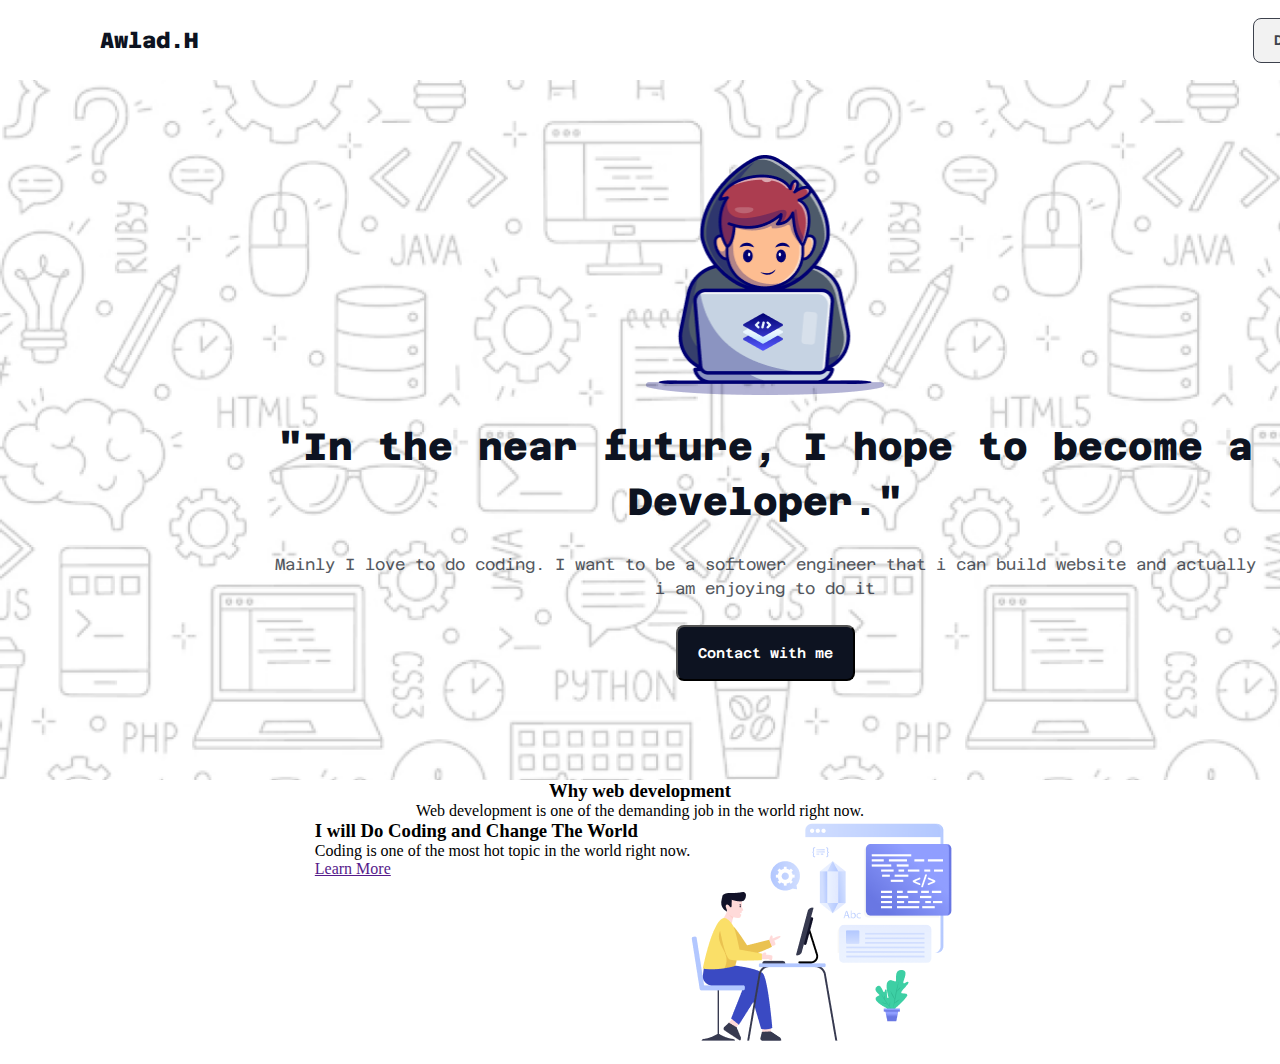
==== index.html @ e5b72489 "import hero and header section" ====
<!DOCTYPE html>
<html lang="en">
<head>
    <meta charset="UTF-8">
    <meta name="viewport" content="width=device-width, initial-scale=1.0">
    <title>first assignment task</title>
    <link rel="stylesheet" href="style.css">
</head>
<body>
    <header class="header-section">
        <nav class="nav-section">
            <h3>Awlad.H</h3>
            <button>Download Resume</button>
        </nav>
    </header>

    <main>
        <section class="hero-section">
            <div class="hero-div">
                <img src="assets/Group.png" alt="">
                <h2>"In the near future, I hope to become a Developer."</h2>
                <p>Mainly I love to do coding. I want to be a softower engineer that i can build website and actually i am enjoying to do it</p>
                <button>Contact with me</button>
            </div>
        </section>

        <section class="whywebdev-section">
            <div class="whywebdev-div">
                <h3>Why web development</h3>
                <p>Web development is one of the demanding job in the world right now.</p>
                <div class="whywebfirst-section">
                    <div>
                        <h3>I will Do Coding and Change The World</h3>
                        <p>Coding is one of the most hot topic in the world right now.</p>
                        <a href="">Learn More</a>
                    </div>
                    <div>
                        <img src="assets/Layer_1.png" alt="">
                    </div>
                </div>
                <div class="whywebsecond-section"></div>
                <div class="whywebthird-section"></div>
            </div>
        </section>
    </main>

    <footer></footer>
</body>
</html>
---- style.css ----
@import url('https://fonts.googleapis.com/css2?family=Azeret+Mono:ital,wght@0,100..900;1,100..900&display=swap');

*{
    margin: 0;
    padding: 0;
    box-sizing: border-box;
}

/* nav-section */
.nav-section{
    width: 1530px;
    height: 80px;
    display: flex;
    align-items: center;
    justify-content: space-between;
    padding: 0px 100px 0px 100px;
}
.nav-section h3{
    color: rgb(13, 19, 33);
    font-family: Azeret Mono;
    font-size: 22px;
    font-weight: 800;
    line-height: 25px;
    letter-spacing: 0%;
    text-align: left;
}
.nav-section button{
    box-sizing: border-box;
    border: 1px solid rgb(13, 19, 33);
    border-radius: 8px;
    opacity: 0.8;
    color: rgb(13, 19, 33);
    font-family: Azeret Mono;
    font-size: 14px;
    font-weight: 600;
    line-height: 15px;
    letter-spacing: 0%;
    text-align: center;
    padding: 14px 20px 14px 20px;
}

/* hero-section */
.hero-section{
    width: 1530px;
    height: 700px;
    background-image: url(assets/Hero-bg.png);
    background-size: cover;
    display: flex;
    align-items: center;
    justify-content: center;
}
.hero-div{
    width: 1000px;
    height: 590px;
    display: flex;
    flex-direction: column;
    align-items: center;
    justify-content: center;
}
.hero-div img{
    width: 240px;
    height: 240px;
}
.hero-div h2{
    color: rgb(13, 19, 33);
    font-family: Azeret Mono;
    font-size: 38px;
    font-weight: 800;
    line-height: 55px;
    letter-spacing: 0%;
    text-align: center;
    margin: 24px 0px;
}
.hero-div p{
    color: rgb(13, 19, 33);
    font-family: Azeret Mono;
    font-size: 16px;
    font-weight: 400;
    line-height: 24px;
    letter-spacing: 0%;
    text-align: center;
    opacity: 0.7;
}
.hero-div button{
    border-radius: 8px;
    background: rgb(13, 19, 33);
    color: rgb(255, 255, 255);
    font-family: Azeret Mono;
    font-size: 14px;
    font-weight: 600;
    line-height: 18x;
    letter-spacing: 0%;
    text-align: center;
    padding: 18px 20px 18px 20px;
    margin: 24px 0px;
}
/* why web section  */
.whywebdev-section{
    width: 100%;
    height: auto;
    display: flex;
    align-items: center;
    justify-content: center;
}
.whywebdev-div{
    width: 1140px;
    display: flex;
    flex-direction: column;
    justify-content: center;
    align-items: center;
}
.whywebfirst-section{
    display: flex;
}
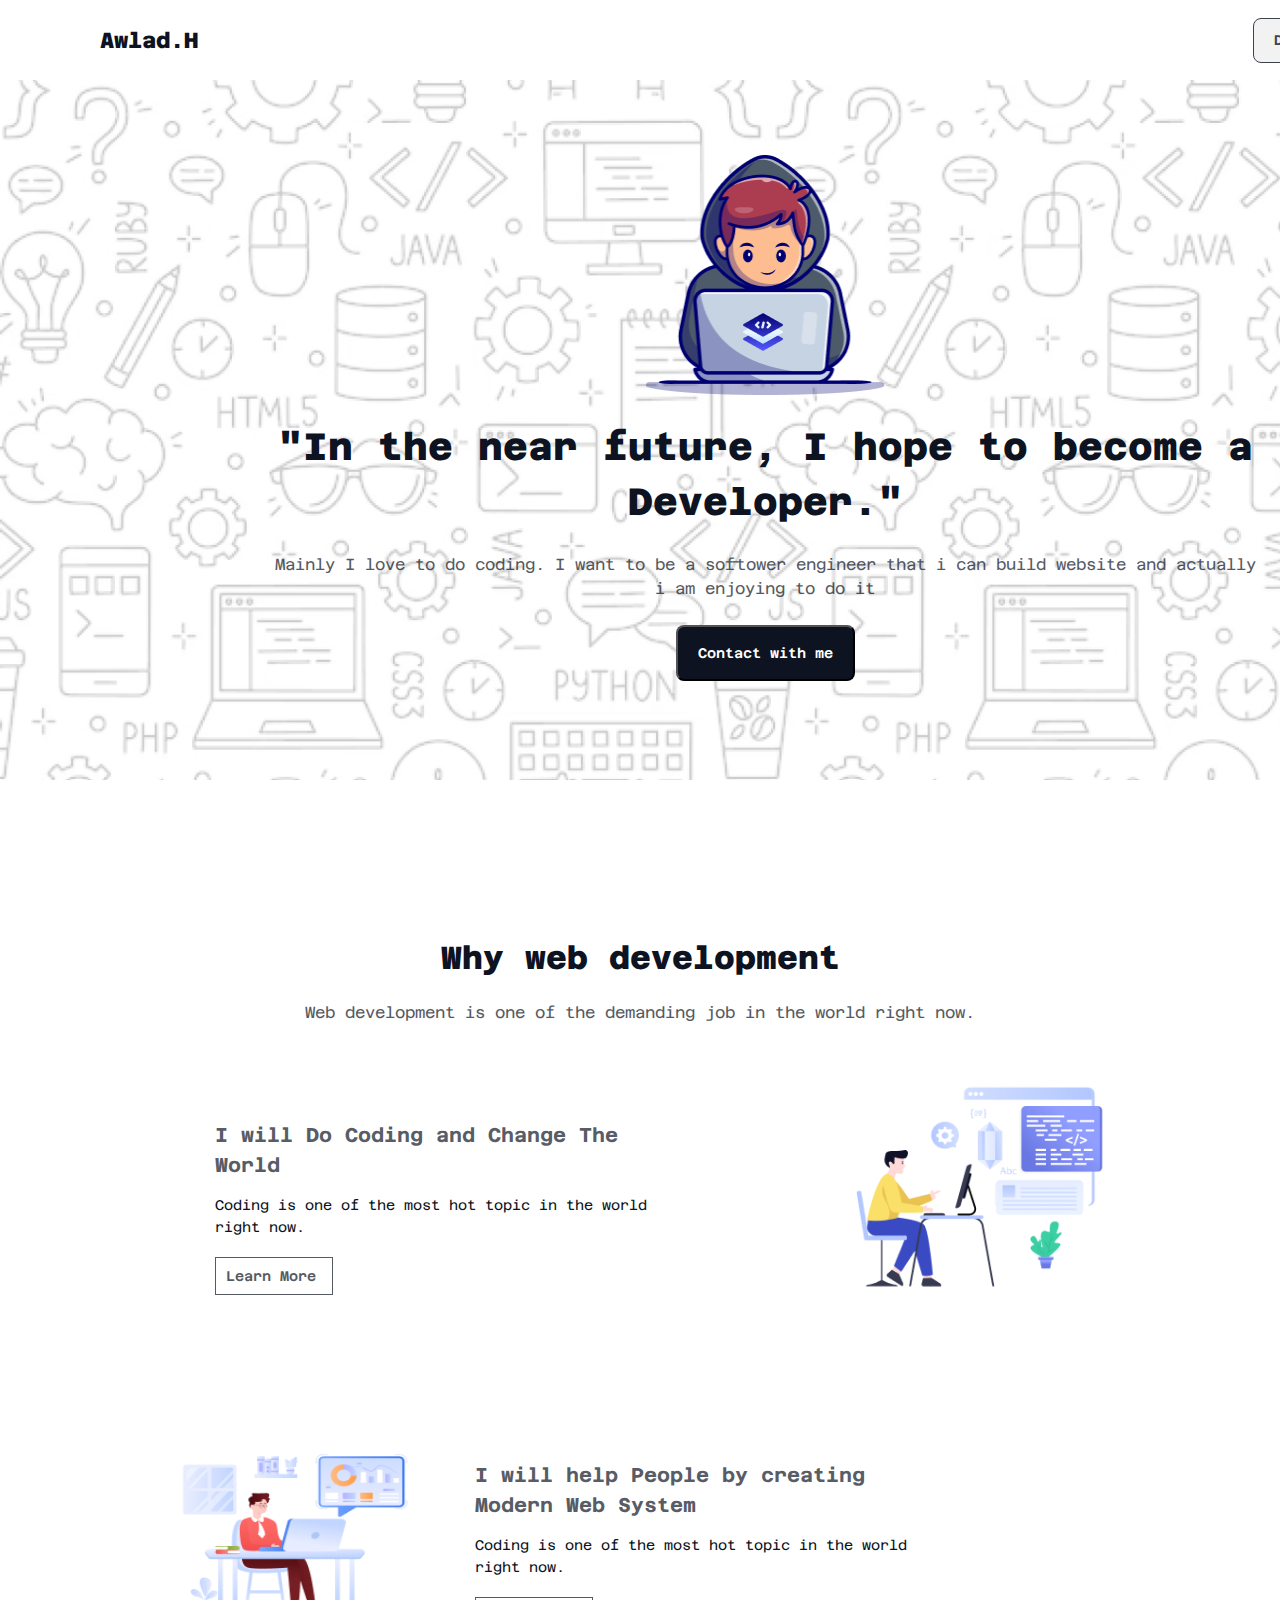
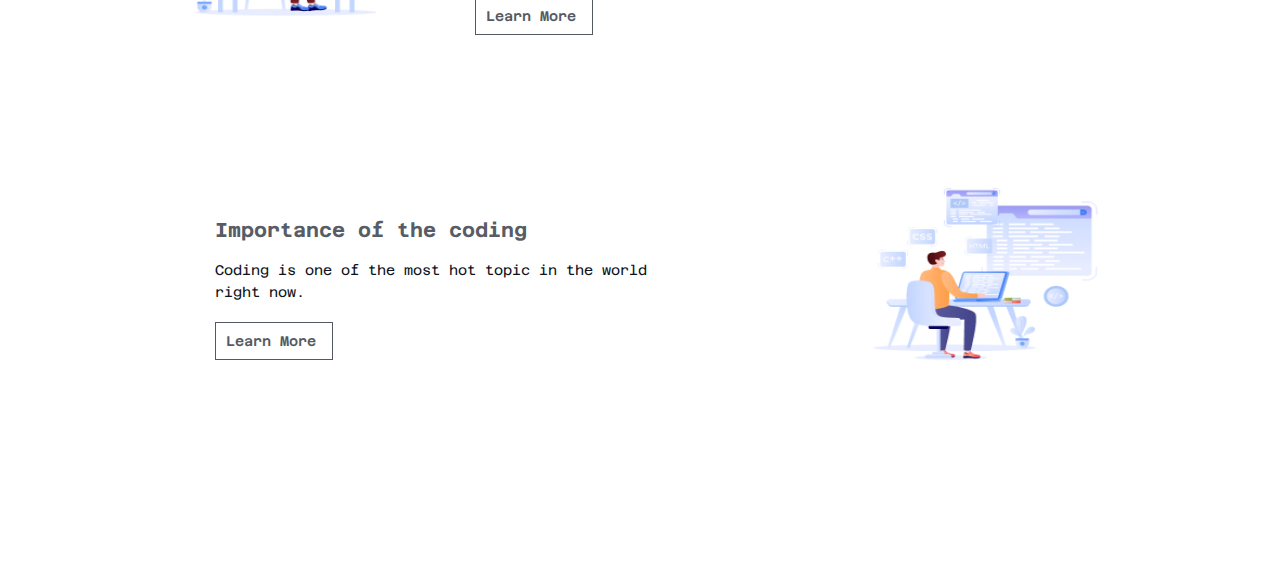
==== commit 10e4e025: "add why web section" ====
--- a/index.html
+++ b/index.html
@@ -26,10 +26,10 @@
 
         <section class="whywebdev-section">
             <div class="whywebdev-div">
-                <h3>Why web development</h3>
-                <p>Web development is one of the demanding job in the world right now.</p>
-                <div class="whywebfirst-section">
-                    <div>
+                <h3 class="whywebdev-title">Why web development</h3>
+                <p class="whywebdev-ptag">Web development is one of the demanding job in the world right now.</p>
+                <div class="whywebfirst-section whywebcommon-section">
+                    <div class="whywebcommon-div">
                         <h3>I will Do Coding and Change The World</h3>
                         <p>Coding is one of the most hot topic in the world right now.</p>
                         <a href="">Learn More</a>
@@ -38,8 +38,26 @@
                         <img src="assets/Layer_1.png" alt="">
                     </div>
                 </div>
-                <div class="whywebsecond-section"></div>
-                <div class="whywebthird-section"></div>
+                <div class="whywebsecond-section whywebcommon-section">
+                    <div>
+                        <img src="assets/Group 3.png" alt="">
+                    </div>
+                    <div class="whywebcommon-div">
+                        <h3>I will help People by creating Modern Web System</h3>
+                        <p>Coding is one of the most hot topic in the world right now.</p>
+                        <a href="">Learn More</a>
+                    </div>
+                </div>
+                <div class="whywebthird-section whywebcommon-section">
+                    <div class="whywebcommon-div">
+                        <h3>Importance of the coding</h3>
+                        <p>Coding is one of the most hot topic in the world right now.</p>
+                        <a href="">Learn More</a>
+                    </div>
+                    <div>
+                        <img src="assets/Group 4.png" alt="">
+                    </div>
+                </div>
             </div>
         </section>
     </main>
--- a/style.css
+++ b/style.css
@@ -104,11 +104,92 @@
 }
 .whywebdev-div{
     width: 1140px;
+    height: 1400px;
     display: flex;
     flex-direction: column;
     justify-content: center;
     align-items: center;
 }
+.whywebdev-div .whywebdev-title{
+    color: rgb(13, 19, 33);
+    font-family: Azeret Mono;
+    font-size: 32px;
+    font-weight: 800;
+    line-height: 37px;
+    letter-spacing: 0%;
+    text-align: center;
+    margin: 24px 0px;
+}
+.whywebdev-div .whywebdev-ptag{
+    color: rgb(13, 19, 33);
+    font-family: Azeret Mono;
+    font-size: 16px;
+    font-weight: 400;
+    line-height: 26px;
+    letter-spacing: 0%;
+    text-align: center;
+    opacity: 0.7;
+}
 .whywebfirst-section{
     display: flex;
+    width: 950px;
+    height: 340px;
+    justify-content: space-between;
+    align-items: center;
+}
+.whywebsecond-section{
+    display: flex;
+    width: 950px;
+    height: 340px;
+    justify-content: flex-start;
+    align-items: center;
+}
+.whywebthird-section{
+    display: flex;
+    width: 950px;
+    height: 340px;
+    justify-content: space-between;
+    align-items: center;
+}
+.whywebcommon-div{
+    width: 470px;
+    margin: 0px 50px;
+}
+.whywebcommon-section h3{
+    color: rgba(13, 19, 33, 0.7);
+    font-family: Azeret Mono;
+    font-size: 20px;
+    font-weight: 700;
+    line-height: 30px;
+    letter-spacing: 0%;
+    text-align: left;
+    margin: 14px 0px;
+}
+.whywebcommon-section p{
+    color: rgb(13, 19, 33);
+    font-family: Azeret Mono;
+    font-size: 14px;
+    font-weight: 400;
+    line-height: 22px;
+    letter-spacing: 0%;
+    text-align: left;
+    margin-bottom: 28px;
+}
+.whywebcommon-section a{
+    box-sizing: border-box;
+    border: 1px solid rgb(13, 19, 33);
+    opacity: 0.7;
+    text-decoration: none;
+    color: rgb(13, 19, 33);
+    font-family: Azeret Mono;
+    font-size: 14px;
+    font-weight: 600;
+    line-height: 20px;
+    letter-spacing: 0%;
+    text-align: center;
+    padding: 10px 16px 10px 10px;
+}
+.whywebcommon-section img{
+    width: 260px;
+    height: 220px;
 }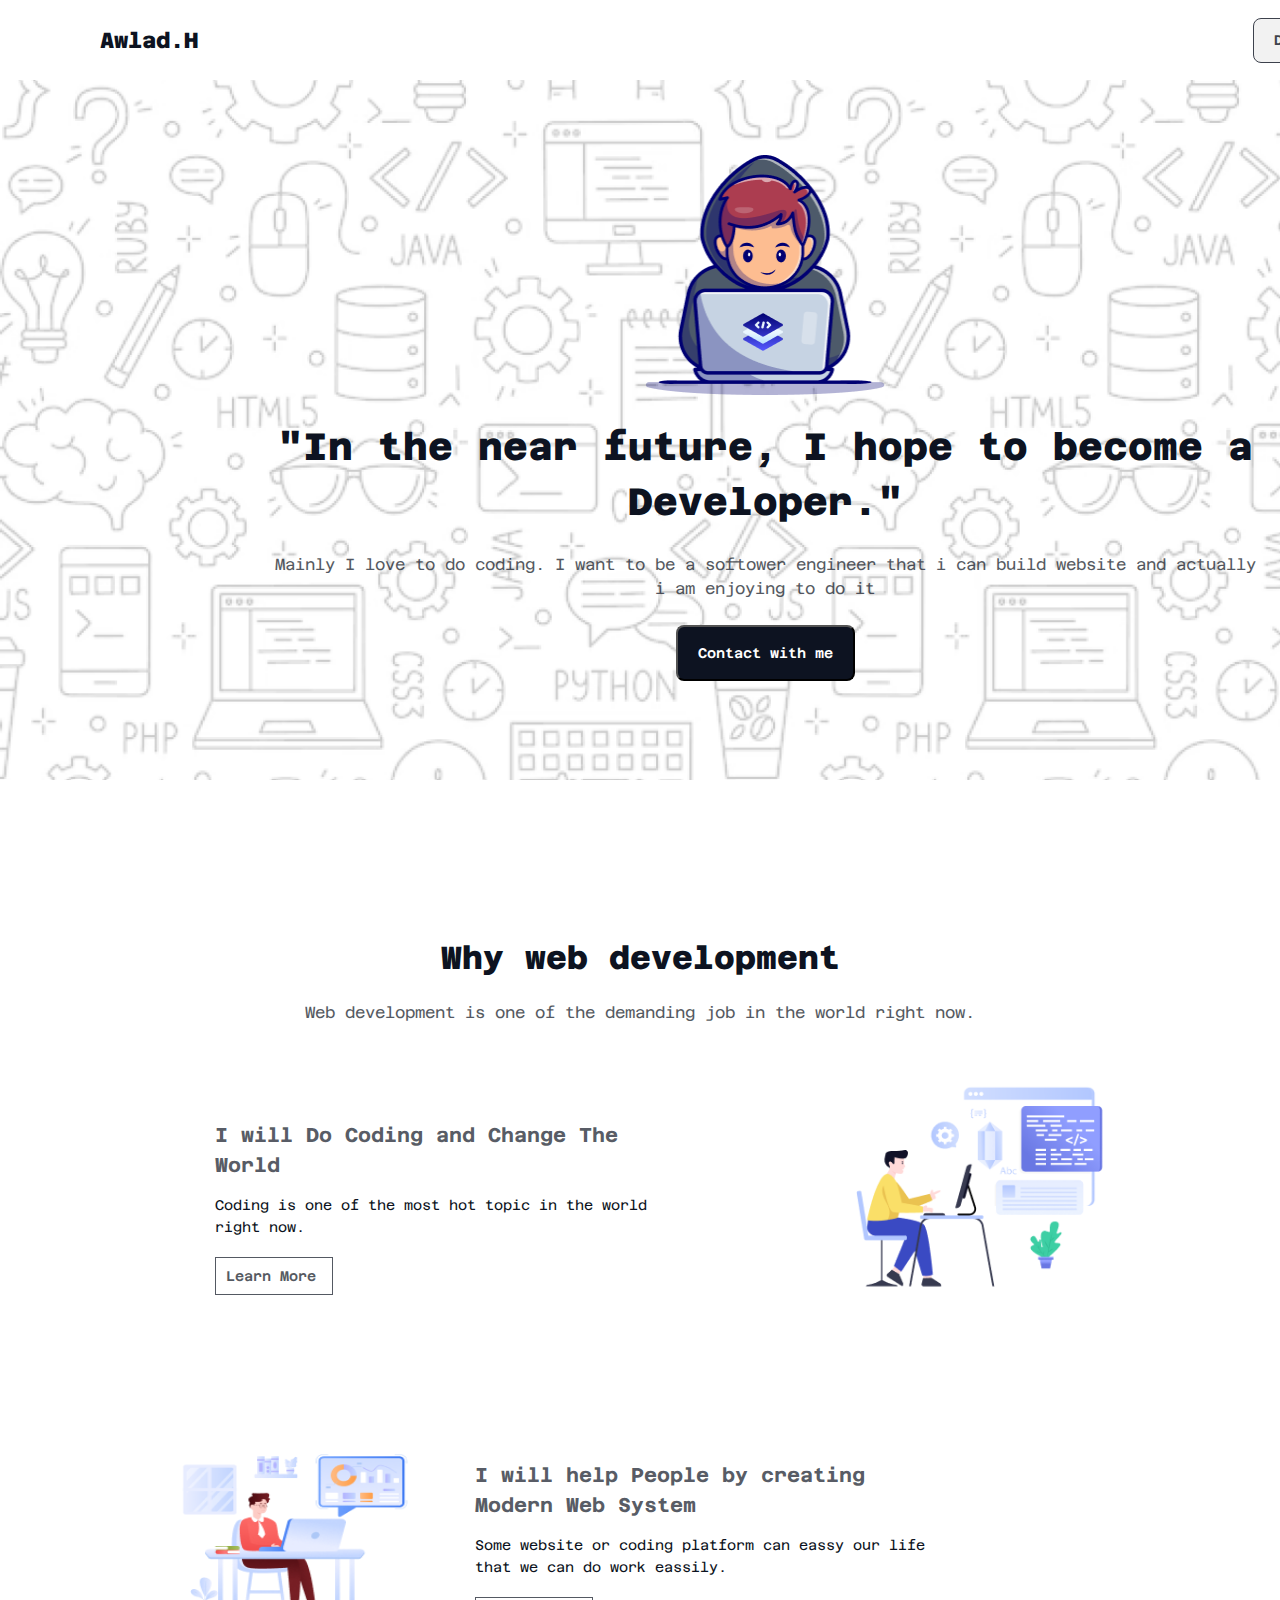
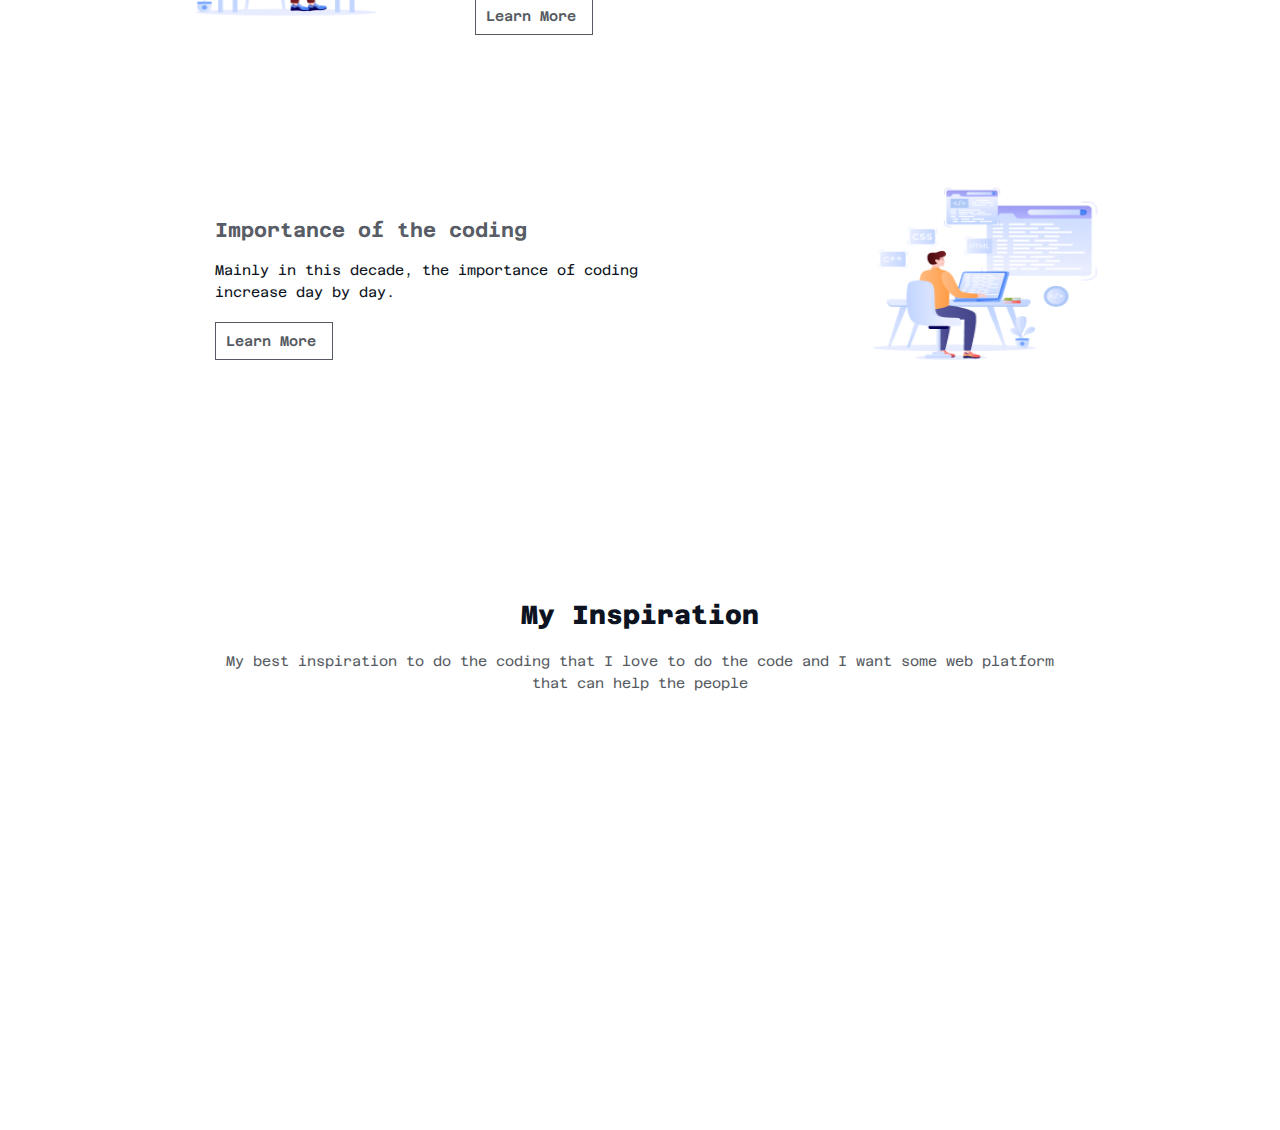
==== commit e6b655ea: "add my inspiration section" ====
--- a/index.html
+++ b/index.html
@@ -44,14 +44,14 @@
                     </div>
                     <div class="whywebcommon-div">
                         <h3>I will help People by creating Modern Web System</h3>
-                        <p>Coding is one of the most hot topic in the world right now.</p>
+                        <p>Some website or coding platform can eassy our life that we can do work eassily.</p>
                         <a href="">Learn More</a>
                     </div>
                 </div>
                 <div class="whywebthird-section whywebcommon-section">
                     <div class="whywebcommon-div">
                         <h3>Importance of the coding</h3>
-                        <p>Coding is one of the most hot topic in the world right now.</p>
+                        <p>Mainly in this decade, the importance of coding increase day by day.</p>
                         <a href="">Learn More</a>
                     </div>
                     <div>
@@ -60,8 +60,16 @@
                 </div>
             </div>
         </section>
+
+        <section class="myinspiration-section">
+            <div class="myinspiration-div">
+                <h3>My Inspiration</h3>
+                <p>My best inspiration to do the coding that I love to do the code and I want some web platform that can help the people</p>
+                <iframe width="1070" height="800" src="https://www.youtube.com/embed/DGHn2uOAVCE?si=33Xs0TedapZ3mjFh" title="YouTube video player" frameborder="0" allow="accelerometer; autoplay; clipboard-write; encrypted-media; gyroscope; picture-in-picture; web-share" referrerpolicy="strict-origin-when-cross-origin" allowfullscreen></iframe>
+            </div>
+        </section>
     </main>
 
     <footer></footer>
-</body>
+</body> 
 </html>--- a/style.css
+++ b/style.css
@@ -192,4 +192,41 @@
 .whywebcommon-section img{
     width: 260px;
     height: 220px;
+}
+
+/* my inspiration section  */
+.myinspiration-section{
+    width: 100%;
+    display: flex;
+    justify-content: center;
+}
+.myinspiration-div{
+    width: 1140px;
+    height: 550px;
+    display: flex;
+    flex-direction: column;
+    align-items: center;
+    justify-content: center;
+}
+.myinspiration-div h3{
+    color: rgb(13, 19, 33);
+    font-family: Azeret Mono;
+    font-size: 26px;
+    font-weight: 800;
+    line-height: 30px;
+    letter-spacing: 0%;
+    text-align: center;
+    margin: 20px 0;
+}
+.myinspiration-div p{
+    width: 850px;
+    color: rgb(13, 19, 33);
+    font-family: Azeret Mono;
+    font-size: 14px;
+    font-weight: 400;
+    line-height: 22px;
+    letter-spacing: 0%;
+    text-align: center;
+    opacity: 0.7;
+    margin-bottom: 40px;
 }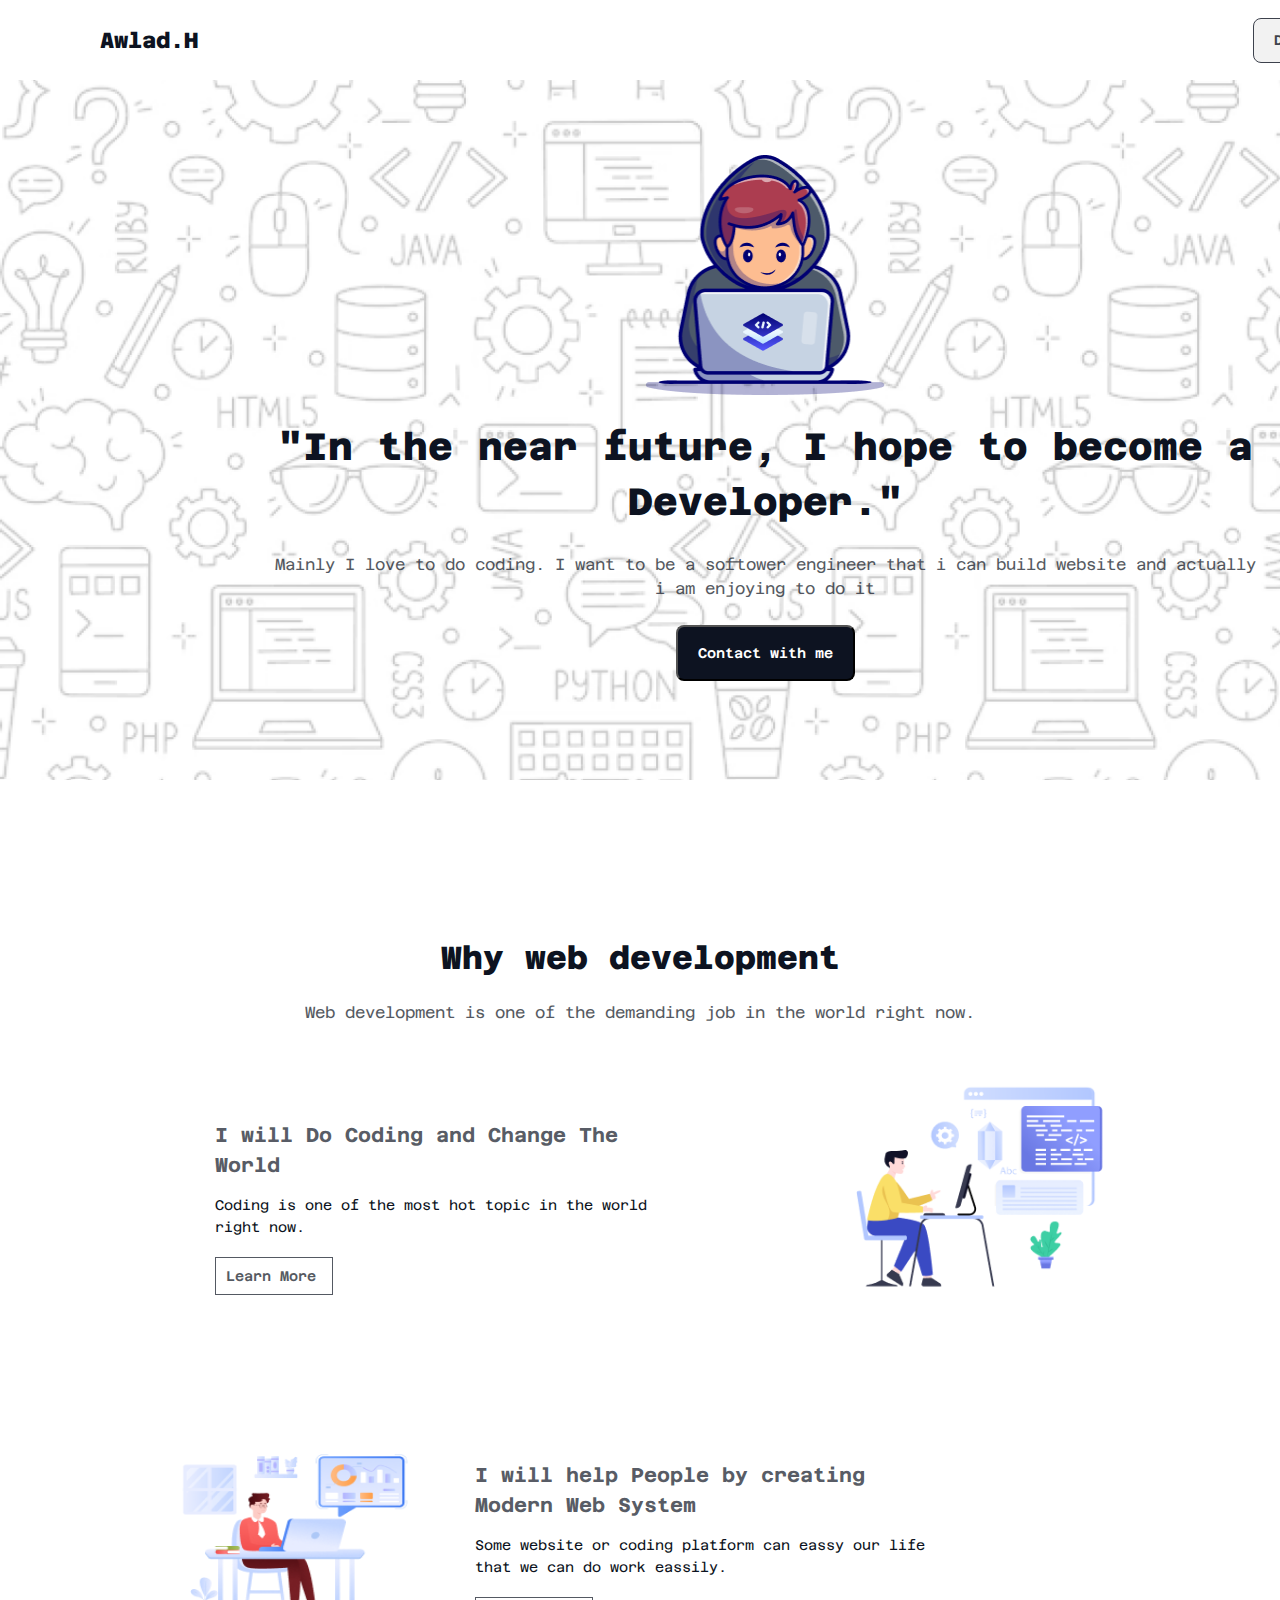
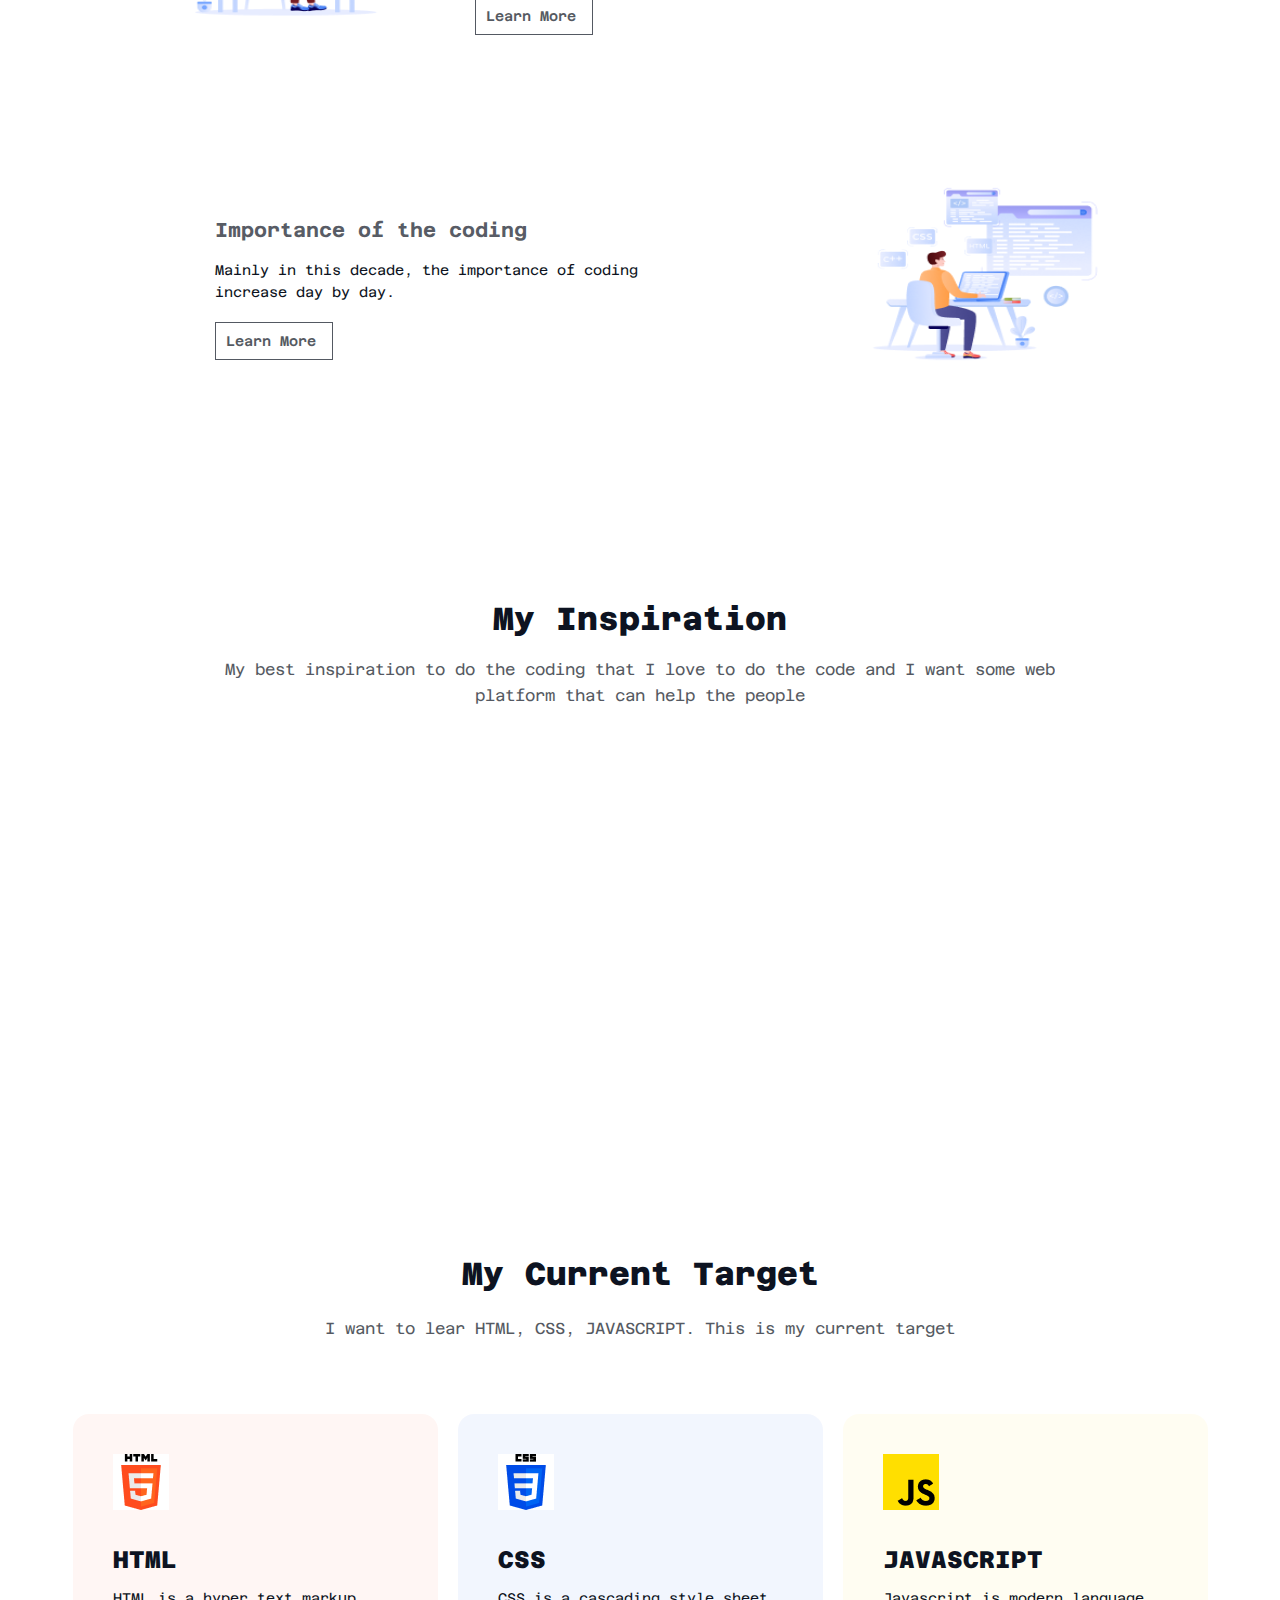
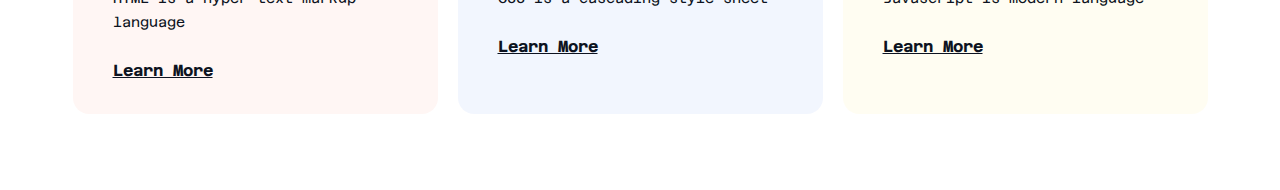
==== commit 0f2a25a0: "add my current target section" ====
--- a/index.html
+++ b/index.html
@@ -68,6 +68,35 @@
                 <iframe width="1070" height="800" src="https://www.youtube.com/embed/DGHn2uOAVCE?si=33Xs0TedapZ3mjFh" title="YouTube video player" frameborder="0" allow="accelerometer; autoplay; clipboard-write; encrypted-media; gyroscope; picture-in-picture; web-share" referrerpolicy="strict-origin-when-cross-origin" allowfullscreen></iframe>
             </div>
         </section>
+
+        <section class="mycurrenttarget-section">
+            <div class="mycurrenttarget-div">
+                <div class="currenttarget-titlediv">
+                    <h3>My Current Target</h3>
+                    <p>I want to lear HTML, CSS, JAVASCRIPT. This is my current target</p>
+                </div>
+                <div class="card-div">
+                    <div class="single-card">
+                        <img src="assets/html.png" alt="">
+                        <h4>HTML</h4>
+                        <p>HTML is a hyper text markup language</p>
+                        <a href="">Learn More</a>
+                    </div>
+                    <div class="single-card css-card">
+                        <img src="assets/css.png" alt="">
+                        <h4>CSS</h4>
+                        <p>CSS is a cascading style sheet</p>
+                        <a href="">Learn More</a>
+                    </div>
+                    <div class="single-card javascript-card">
+                        <img src="assets/js.png" alt="">
+                        <h4>JAVASCRIPT</h4>
+                        <p>Javascript is modern language</p>
+                        <a href="">Learn More</a>
+                    </div>
+                </div>
+            </div>
+        </section>
     </main>
 
     <footer></footer>
--- a/style.css
+++ b/style.css
@@ -211,9 +211,9 @@
 .myinspiration-div h3{
     color: rgb(13, 19, 33);
     font-family: Azeret Mono;
-    font-size: 26px;
-    font-weight: 800;
-    line-height: 30px;
+    font-size: 32px;
+    font-weight: 800;
+    line-height: 37px;
     letter-spacing: 0%;
     text-align: center;
     margin: 20px 0;
@@ -222,11 +222,105 @@
     width: 850px;
     color: rgb(13, 19, 33);
     font-family: Azeret Mono;
-    font-size: 14px;
-    font-weight: 400;
-    line-height: 22px;
+    font-size: 16px;
+    font-weight: 400;
+    line-height: 26px;
     letter-spacing: 0%;
     text-align: center;
     opacity: 0.7;
     margin-bottom: 40px;
+}
+
+/* my current target section  */
+.mycurrenttarget-section{
+    width: 100%;
+    display: flex;
+    justify-content: center;
+    margin: 100px 0px;
+}
+.mycurrenttarget-div{
+    width: 1140px;
+    height: 460px;
+    display: flex;
+    flex-direction: column;
+    align-items: center;
+    justify-content: center;
+}
+.currenttarget-titlediv{
+    text-align: center;
+    margin: 48px 0px;
+}
+.currenttarget-titlediv h3{
+    color: rgb(13, 19, 33);
+    font-family: Azeret Mono;
+    font-size: 32px;
+    font-weight: 800;
+    line-height: 37px;
+    letter-spacing: 0%;
+    text-align: center;
+}
+.currenttarget-titlediv p{
+    color: rgb(13, 19, 33);
+    font-family: Azeret Mono;
+    font-size: 16px;
+    font-weight: 400;
+    line-height: 26px;
+    letter-spacing: 0%;
+    text-align: center;
+    opacity: 0.7;
+    margin: 24px 0px;
+}
+.card-div{
+    display: flex;
+    gap: 20px;
+}
+.single-card{
+    width: 365px;
+    height: 300px;
+    border-radius: 16px;
+    background: rgba(255, 76, 30, 0.05);
+    padding: 40px;
+}
+.single-card img{
+    width: 56px;
+    height: 56px;
+    background: rgb(255, 255, 255);
+    margin-bottom: 28px;
+}
+.single-card h4{
+    color: rgb(13, 19, 33);
+    font-family: Azeret Mono;
+    font-size: 24px;
+    font-weight: 800;
+    line-height: 36px;
+    letter-spacing: 0%;
+    text-align: left;
+}
+.single-card p{
+    color: rgb(13, 19, 33);
+    font-family: Azeret Mono;
+    font-size: 14px;
+    font-weight: 400;
+    line-height: 24px;
+    letter-spacing: 0%;
+    text-align: left;
+    margin: 8px 0px 28px 0px;
+}
+.single-card a{
+    color: rgb(13, 19, 33);
+    font-family: Azeret Mono;
+    font-size: 16px;
+    font-weight: 700;
+    line-height: 18px;
+    letter-spacing: 0%;
+    text-align: left;
+    text-decoration-line: underline;
+}
+.css-card{
+    border-radius: 16px;
+    background: rgba(0, 76, 232, 0.05);
+}
+.javascript-card{
+    border-radius: 16px;
+    background: rgba(255, 223, 0, 0.05);
 }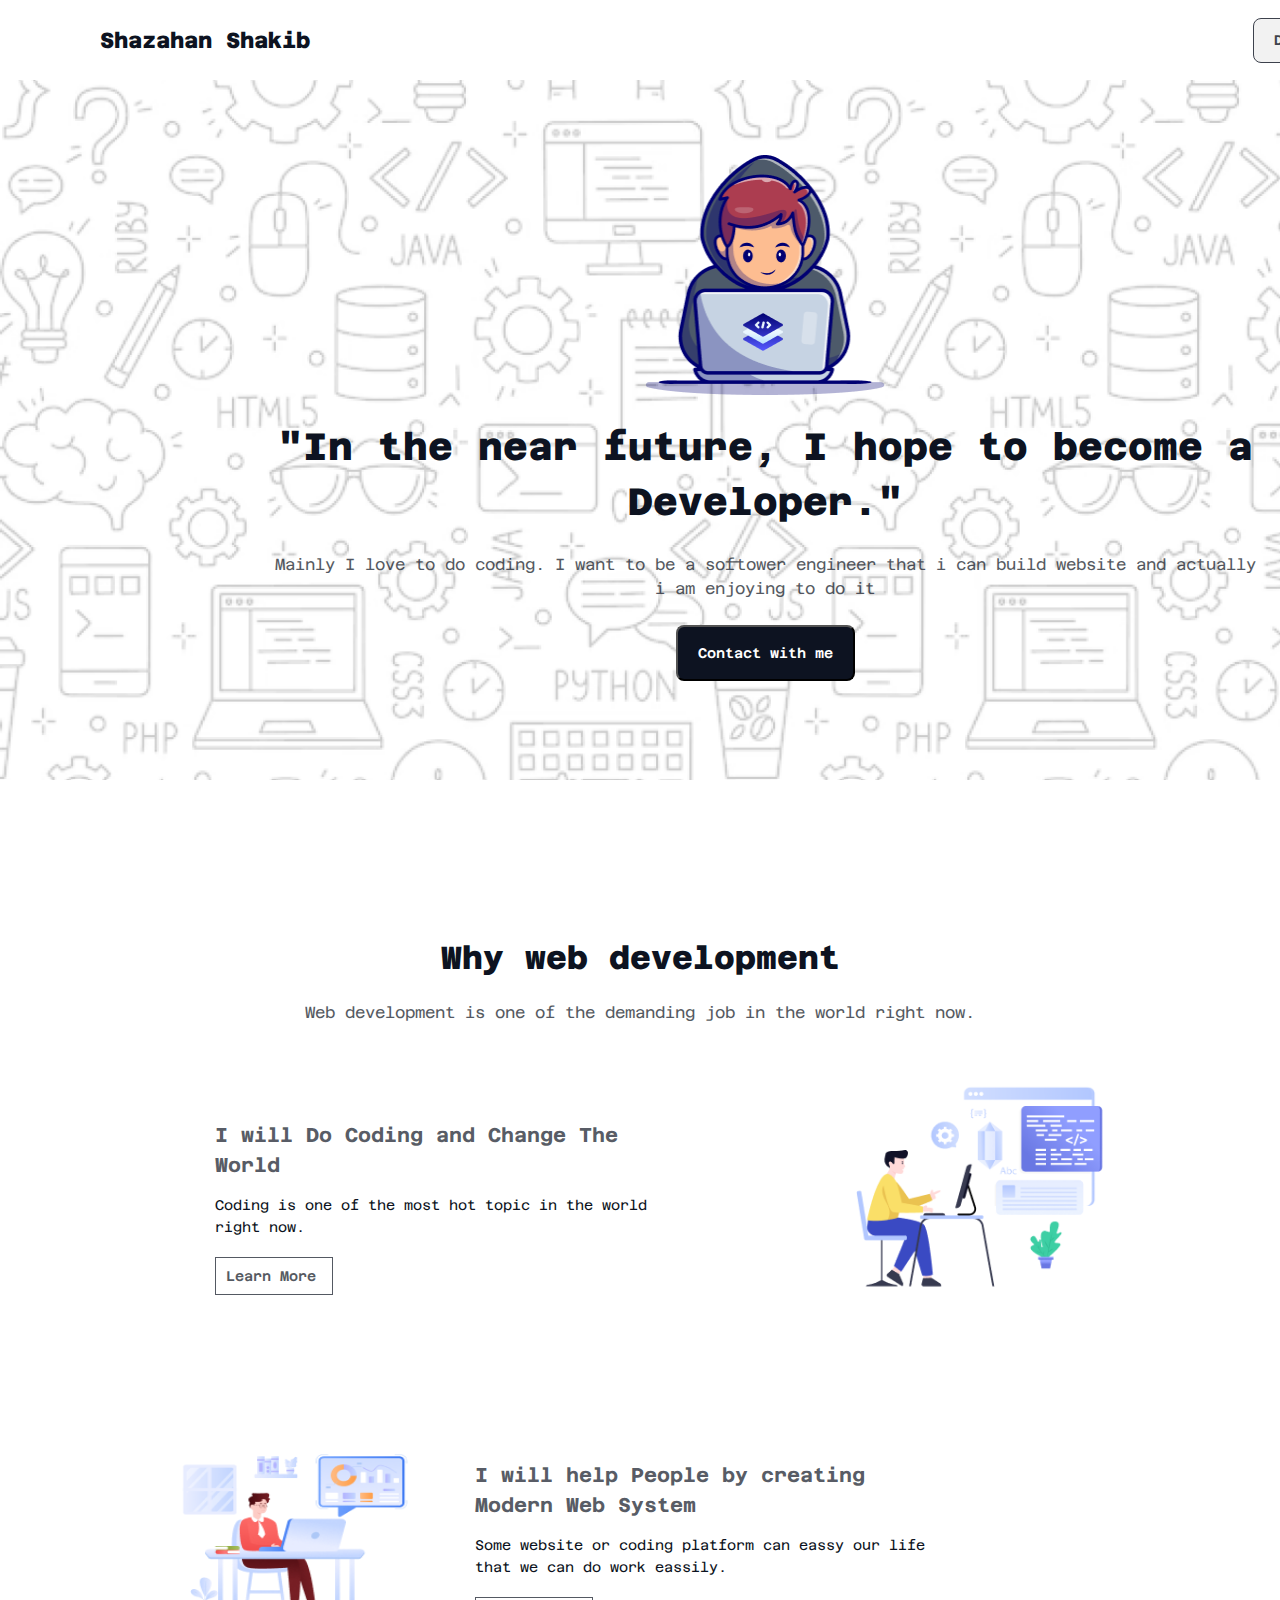
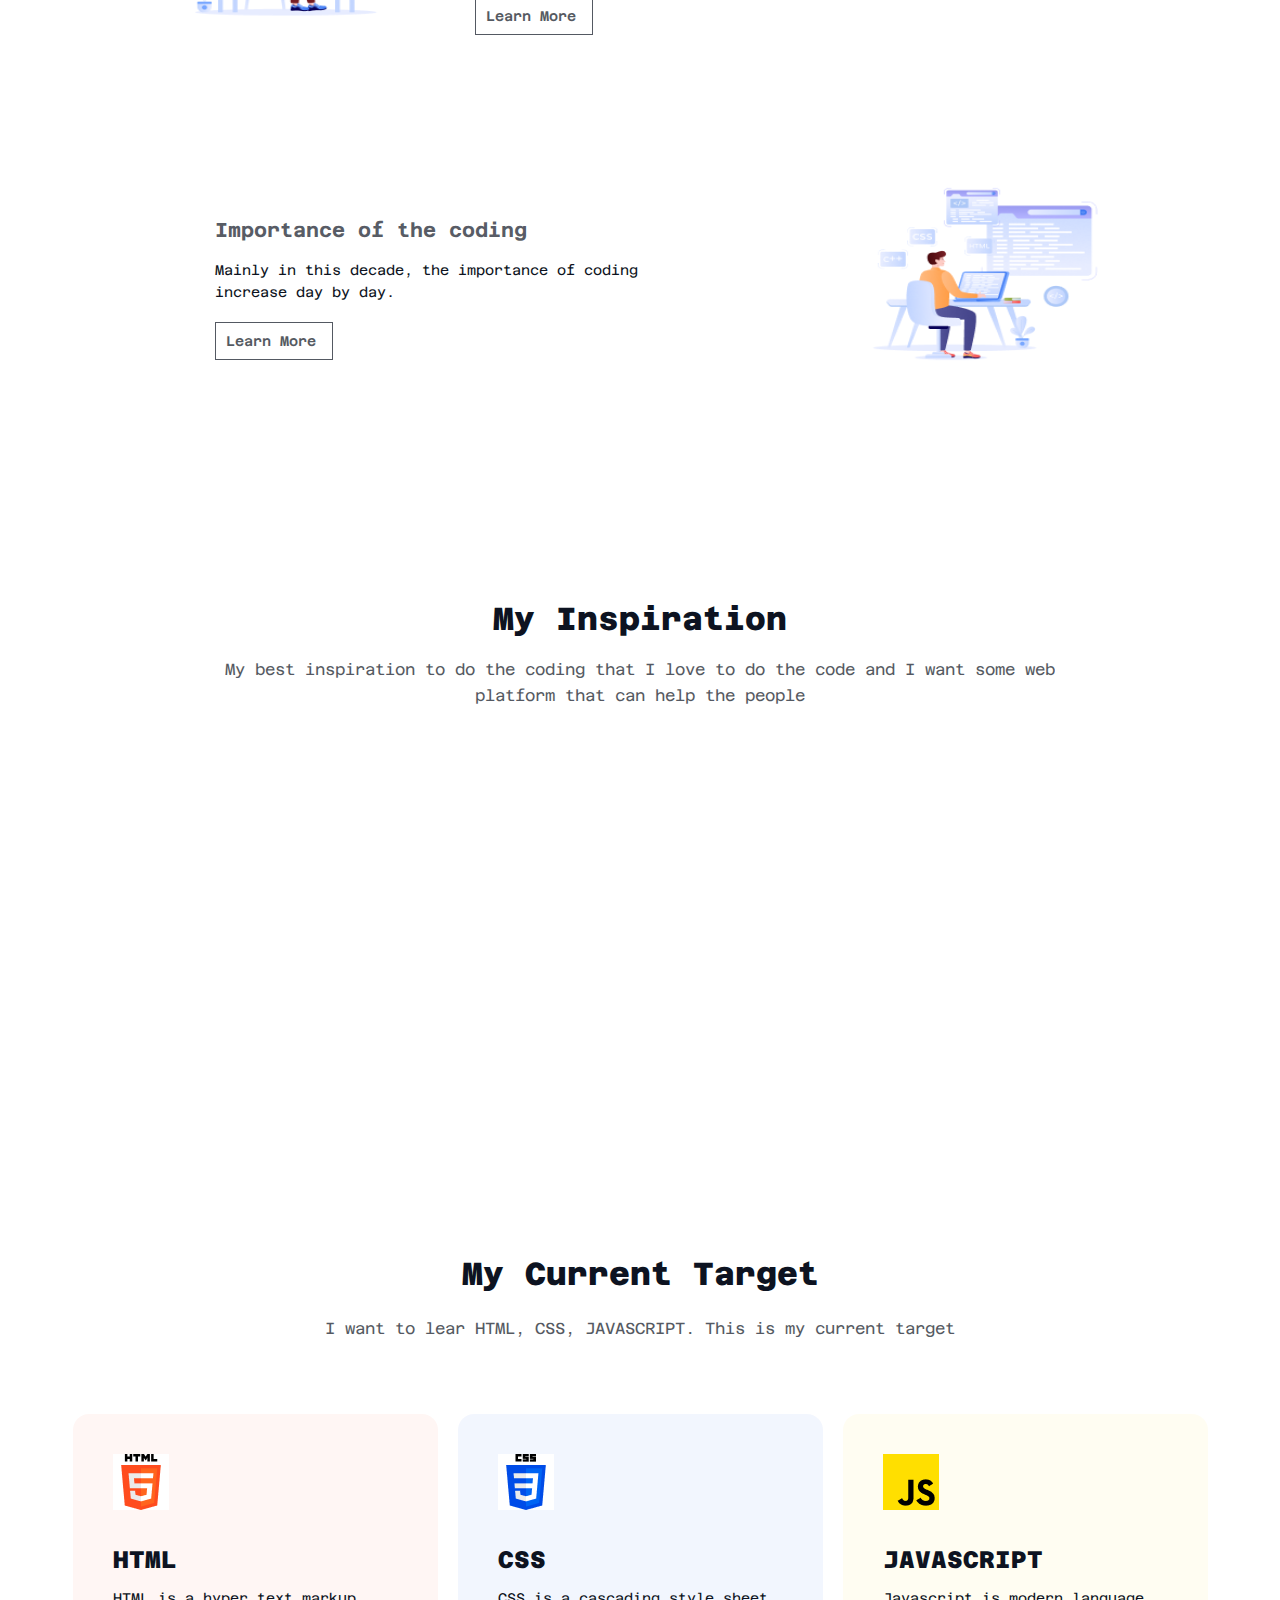
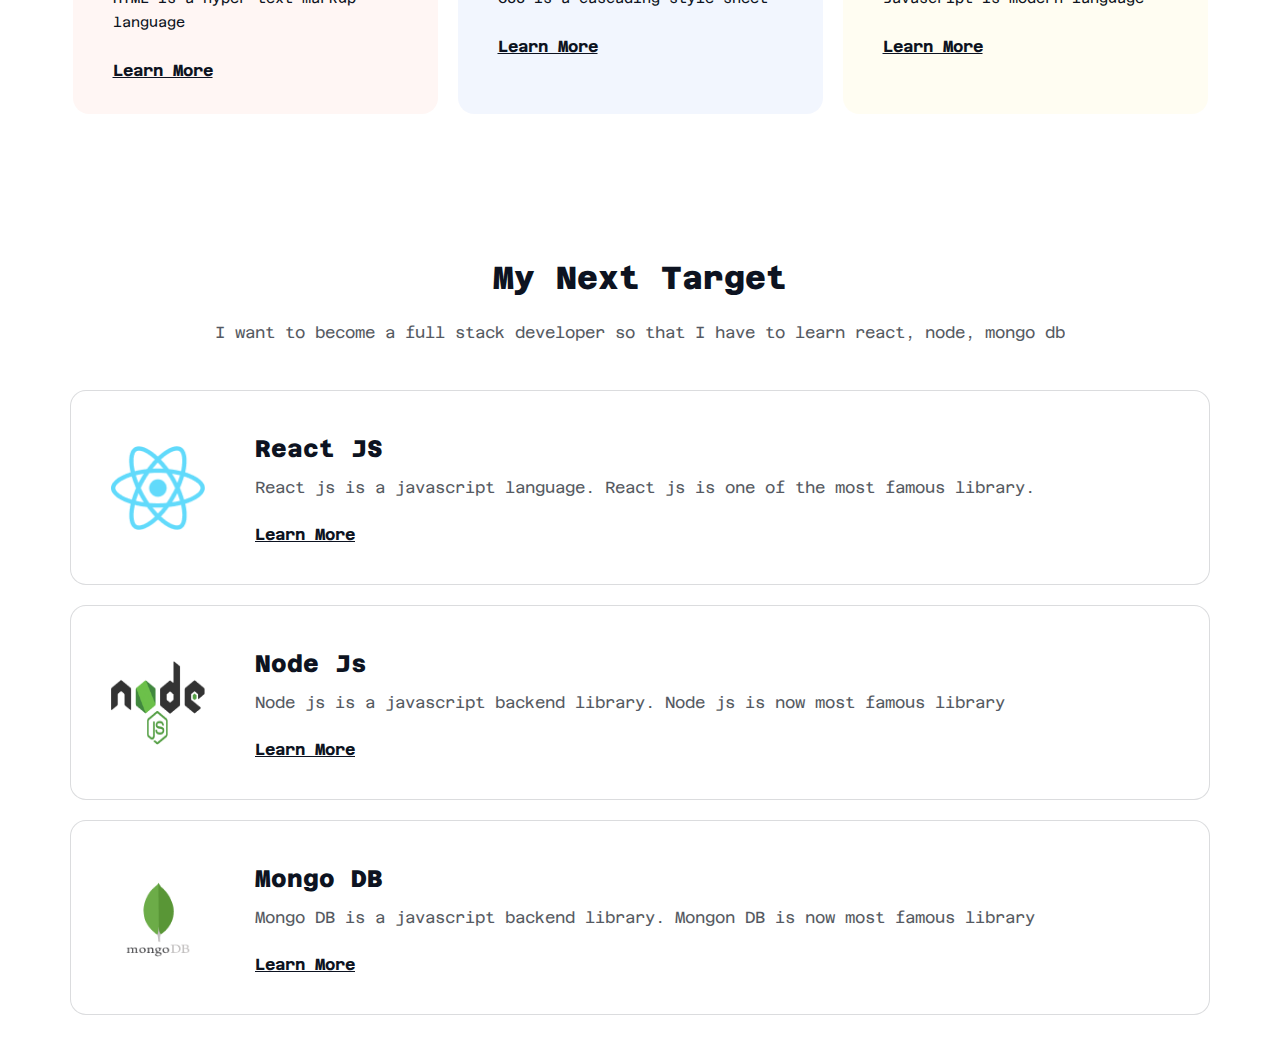
==== commit 2e9554df: "add me next target section" ====
--- a/index.html
+++ b/index.html
@@ -9,7 +9,7 @@
 <body>
     <header class="header-section">
         <nav class="nav-section">
-            <h3>Awlad.H</h3>
+            <h3>Shazahan Shakib</h3>
             <button>Download Resume</button>
         </nav>
     </header>
@@ -97,6 +97,43 @@
                 </div>
             </div>
         </section>
+
+        <section class="nexttarget-section">
+            <div class="nexttarget-div">
+                <h3>My Next Target</h3>
+                <p>I want to become a full stack developer so that I have to learn react, node, mongo db</p>
+                <div class="nexttarget-reactsec">
+                    <div class="nexttargetcommon-title">
+                        <img src="assets/react.png" alt="">
+                    </div>
+                    <div class="react-title nexttargetcommon-title">
+                        <h4>React JS</h4>
+                        <p>React js is a javascript language. React js is one of the most famous library.</p>
+                        <a href="">Learn More</a>
+                    </div>
+                </div>
+                <div class="nexttarget-nodesec">
+                    <div class="nexttargetcommon-title">
+                        <img src="assets/nodejs.png" alt="">
+                    </div>
+                    <div class="node-title nexttargetcommon-title">
+                        <h4>Node Js</h4>
+                        <p>Node js is a javascript backend library. Node js is now most famous library</p>
+                        <a href="">Learn More</a>
+                    </div>
+                </div>
+                <div class="nexttarget-mongosec">
+                    <div class="nexttargetcommon-title">
+                        <img src="assets/mongodb.png" alt="">
+                    </div>
+                    <div class="mongo-title nexttargetcommon-title">
+                        <h4>Mongo DB</h4>
+                        <p>Mongo DB is a javascript backend library. Mongon DB is now most famous library</p>
+                        <a href="">Learn More</a>
+                    </div>
+                </div>
+            </div>
+        </section>
     </main>
 
     <footer></footer>
--- a/style.css
+++ b/style.css
@@ -323,4 +323,110 @@
 .javascript-card{
     border-radius: 16px;
     background: rgba(255, 223, 0, 0.05);
+}
+
+/* next target section  */
+.nexttarget-section{
+    width: 100%;
+    display: flex;
+    justify-content: center;
+}
+.nexttarget-div{
+    width: 1140px;
+    height: 870px;
+    display: flex;
+    flex-direction: column;
+    align-items: center;
+    justify-content: center;
+}
+.nexttarget-div h3{
+    color: rgb(13, 19, 33);
+    font-family: Azeret Mono;
+    font-size: 32px;
+    font-weight: 800;
+    line-height: 37px;
+    letter-spacing: 0%;
+    text-align: center;
+    margin: 24px 0px;
+}
+.nexttarget-div p{
+    opacity: 0.7;
+    color: rgb(13, 19, 33);
+    font-family: Azeret Mono;
+    font-size: 16px;
+    font-weight: 400;
+    line-height: 26px;
+    letter-spacing: 0%;
+    text-align: center;
+    margin-bottom: 24px;
+}
+.nexttarget-reactsec{
+    width: 100%;
+    display: flex;
+    justify-content: flex-start;
+    box-sizing: border-box;
+    border: 1px solid rgba(13, 19, 33, 0.15);
+    border-radius: 16px;
+    background: rgb(255, 255, 255);
+    padding: 40px;
+    gap: 50px;
+    margin: 20px 0px;
+}
+.nexttarget-nodesec{
+    width: 100%;
+    display: flex;
+    justify-content: flex-start;
+    box-sizing: border-box;
+    border: 1px solid rgba(13, 19, 33, 0.15);
+    border-radius: 16px;
+    background: rgb(255, 255, 255);
+    padding: 40px;
+    gap: 50px;
+    margin-bottom: 20px;
+}
+.nexttarget-mongosec{
+    width: 100%;
+    display: flex;
+    justify-content: flex-start;
+    box-sizing: border-box;
+    border: 1px solid rgba(13, 19, 33, 0.15);
+    border-radius: 16px;
+    background: rgb(255, 255, 255);
+    padding: 40px;
+    gap: 50px;
+}
+.nexttargetcommon-title img{
+    width: 94px;
+    height: 84px;
+    margin-top: 15px;
+}
+.nexttargetcommon-title h4{
+    color: rgb(13, 19, 33);
+    font-family: Azeret Mono;
+    font-size: 24px;
+    font-weight: 800;
+    line-height: 36px;
+    letter-spacing: 0%;
+    text-align: left;
+    margin-bottom: 8px;
+}
+.nexttargetcommon-title p{
+    opacity: 0.7;color: rgb(13, 19, 33);
+    font-family: Azeret Mono;
+    font-size: 16px;
+    font-weight: 400;
+    line-height: 26px;
+    letter-spacing: 0%;
+    text-align: left;
+    margin-bottom: 24px;
+}
+.nexttargetcommon-title a{
+    color: rgb(13, 19, 33);
+    font-family: Azeret Mono;
+    font-size: 16px;
+    font-weight: 700;
+    line-height: 19px;
+    letter-spacing: 0%;
+    text-align: left;
+    text-decoration-line: underline;
 }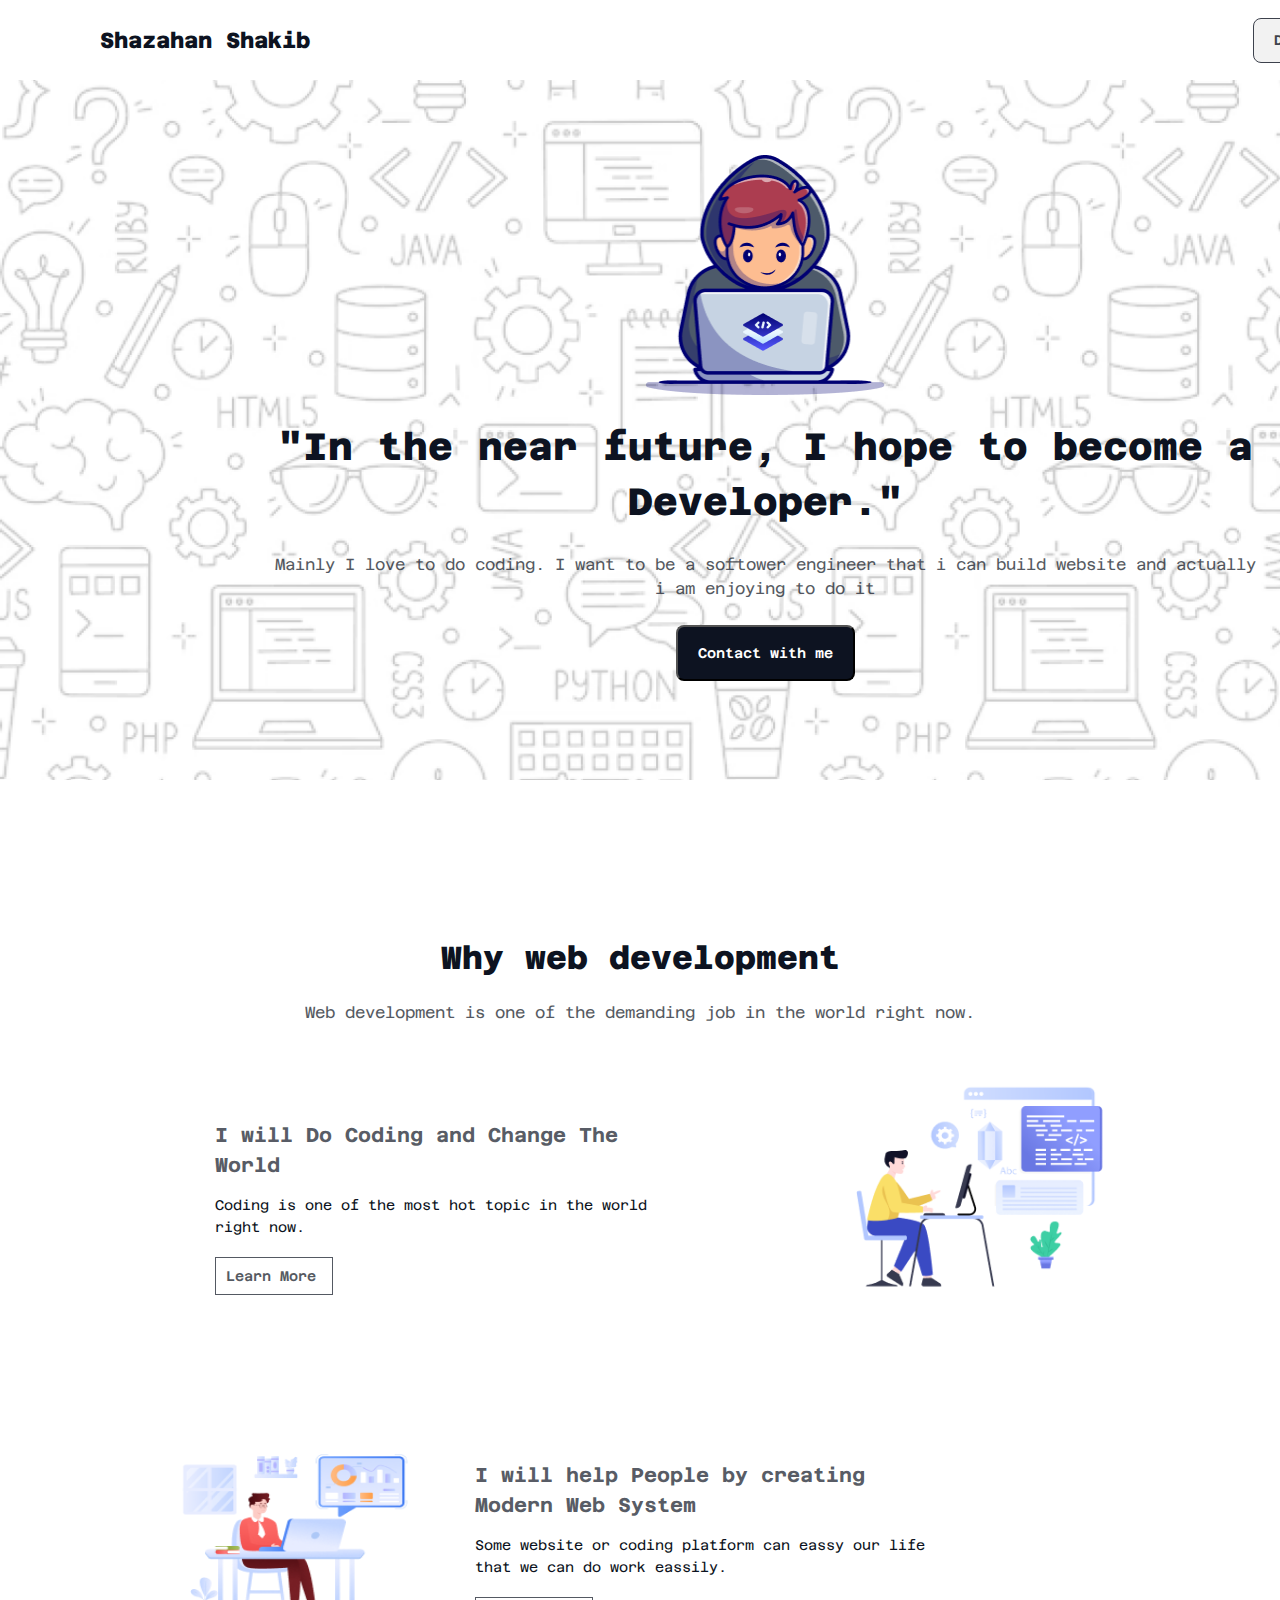
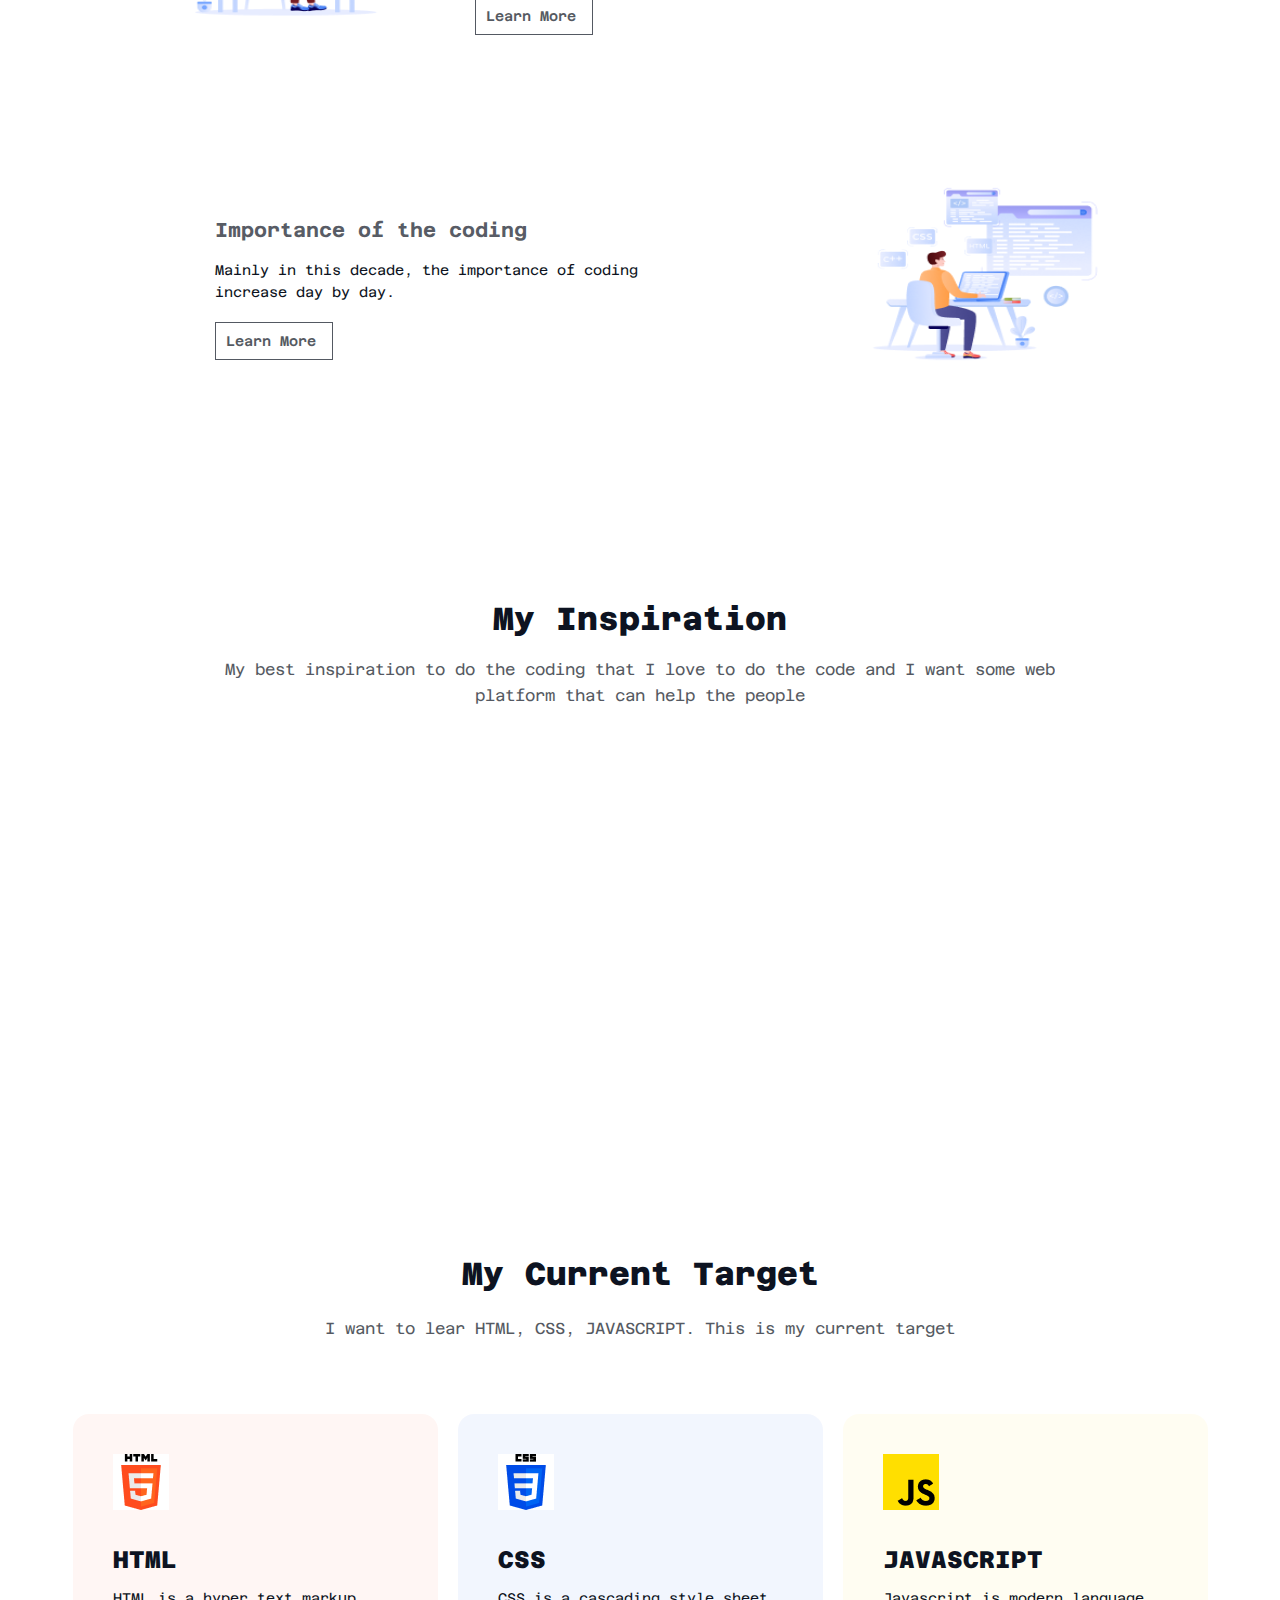
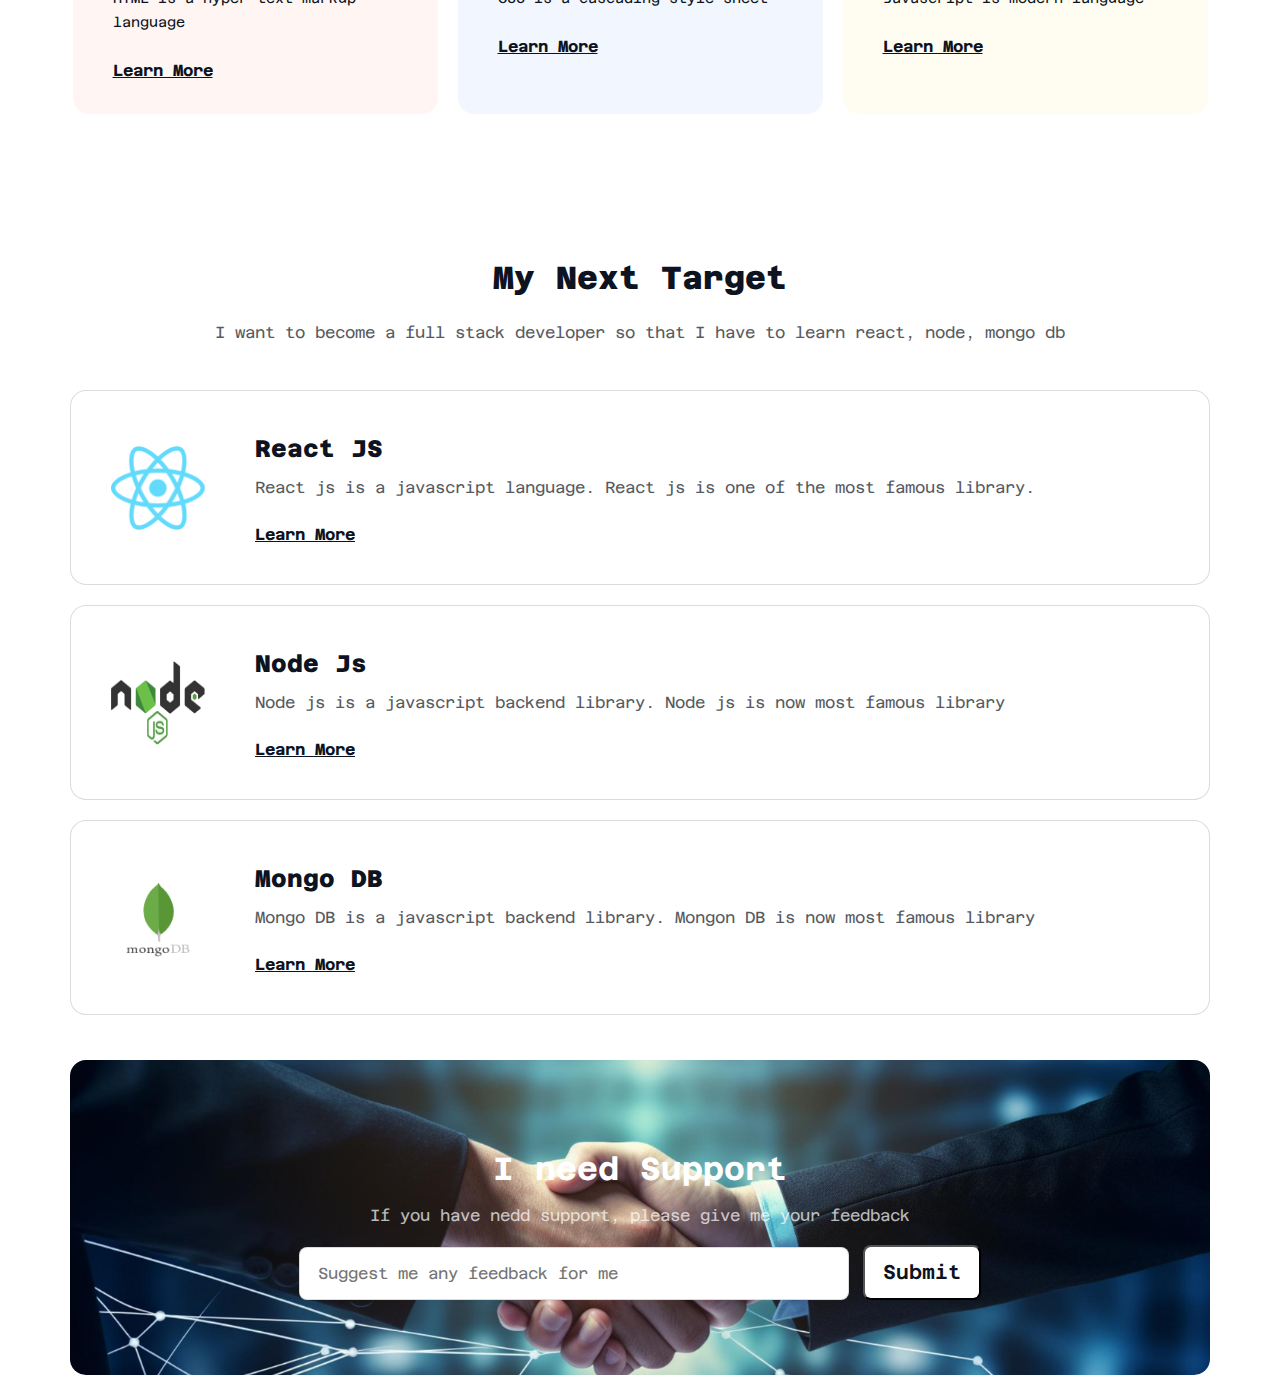
==== commit 83d9e49b: "add support section" ====
--- a/index.html
+++ b/index.html
@@ -134,6 +134,17 @@
                 </div>
             </div>
         </section>
+
+        <section class="support-section">
+            <div class="supportsec-div">
+                <h3>I need Support</h3>
+                <p>If you have nedd support, please give me your feedback</p>
+                <div>
+                    <input type="text" placeholder="Suggest me any feedback for me">
+                    <button>Submit</button>
+                </div>
+            </div>
+        </section>
     </main>
 
     <footer></footer>
--- a/style.css
+++ b/style.css
@@ -429,4 +429,73 @@
     letter-spacing: 0%;
     text-align: left;
     text-decoration-line: underline;
+}
+/* support section  */
+.support-section{
+    width: 100%;
+    display: flex;
+    align-items: center;
+    justify-content: center;
+}
+.supportsec-div{
+    width: 1140px;
+    height: 315px;
+    border-radius: 16px;
+    background-image: url(assets/handshake.jpg);
+    background-size: cover;
+    background-position: center;
+    display: flex;
+    flex-direction: column;
+    justify-content: center;
+    align-items: center;
+    padding: 64px 48px;
+}
+.supportsec-div h3{
+    color: rgb(255, 255, 255);
+    font-family: Azeret Mono;
+    font-size: 32px;
+    font-weight: 700;
+    line-height: 36px;
+    letter-spacing: 0%;
+    text-align: center;
+    margin: 16px 0px;
+}
+.supportsec-div p{
+    color: rgb(255, 255, 255);
+    font-family: Azeret Mono;
+    font-size: 16px;
+    font-weight: 400;
+    line-height: 26px;
+    letter-spacing: 0%;
+    text-align: center;
+    opacity: 0.7;
+    margin-bottom: 16px;
+}
+.supportsec-div input{
+    width: 550px;
+    box-sizing: border-box;
+    border: 1px solid rgba(13, 19, 33, 0.15);
+    border-radius: 8px;
+    background: rgb(255, 255, 255);
+    color: rgba(13, 19, 33, 0.4);
+    font-family: Azeret Mono;
+    font-size: 16px;
+    font-weight: 400;
+    line-height: 19px;
+    letter-spacing: 0%;
+    text-align: left;
+    padding: 16px 18px 16px 18px;
+    margin-right: 10px;
+}
+.supportsec-div button{
+    border-radius: 8px;
+    background: rgb(255, 255, 255);
+    color: rgb(13, 19, 33);
+    font-family: Azeret Mono;
+    font-size: 20px;
+    font-weight: 600;
+    line-height: 23px;
+    letter-spacing: 0%;
+    text-align: center;
+    padding: 14px 18px 14px 18px;
 }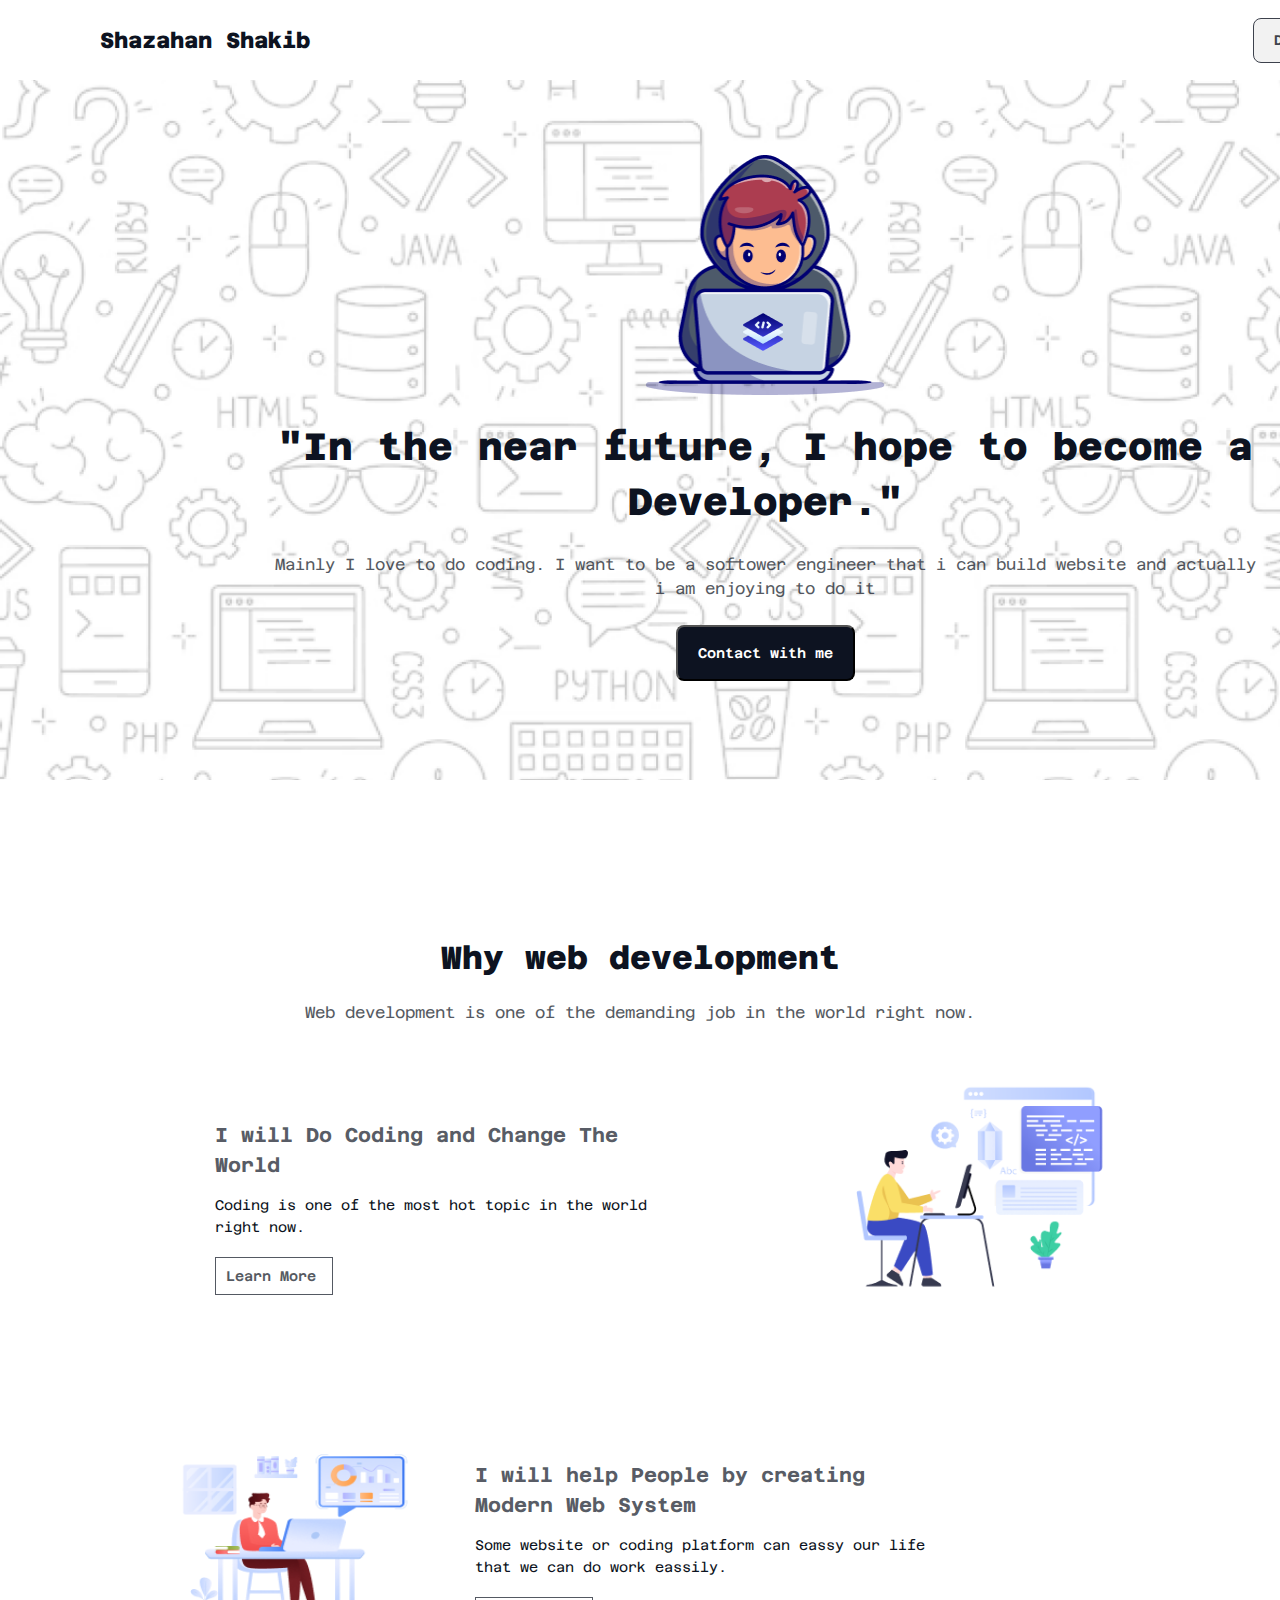
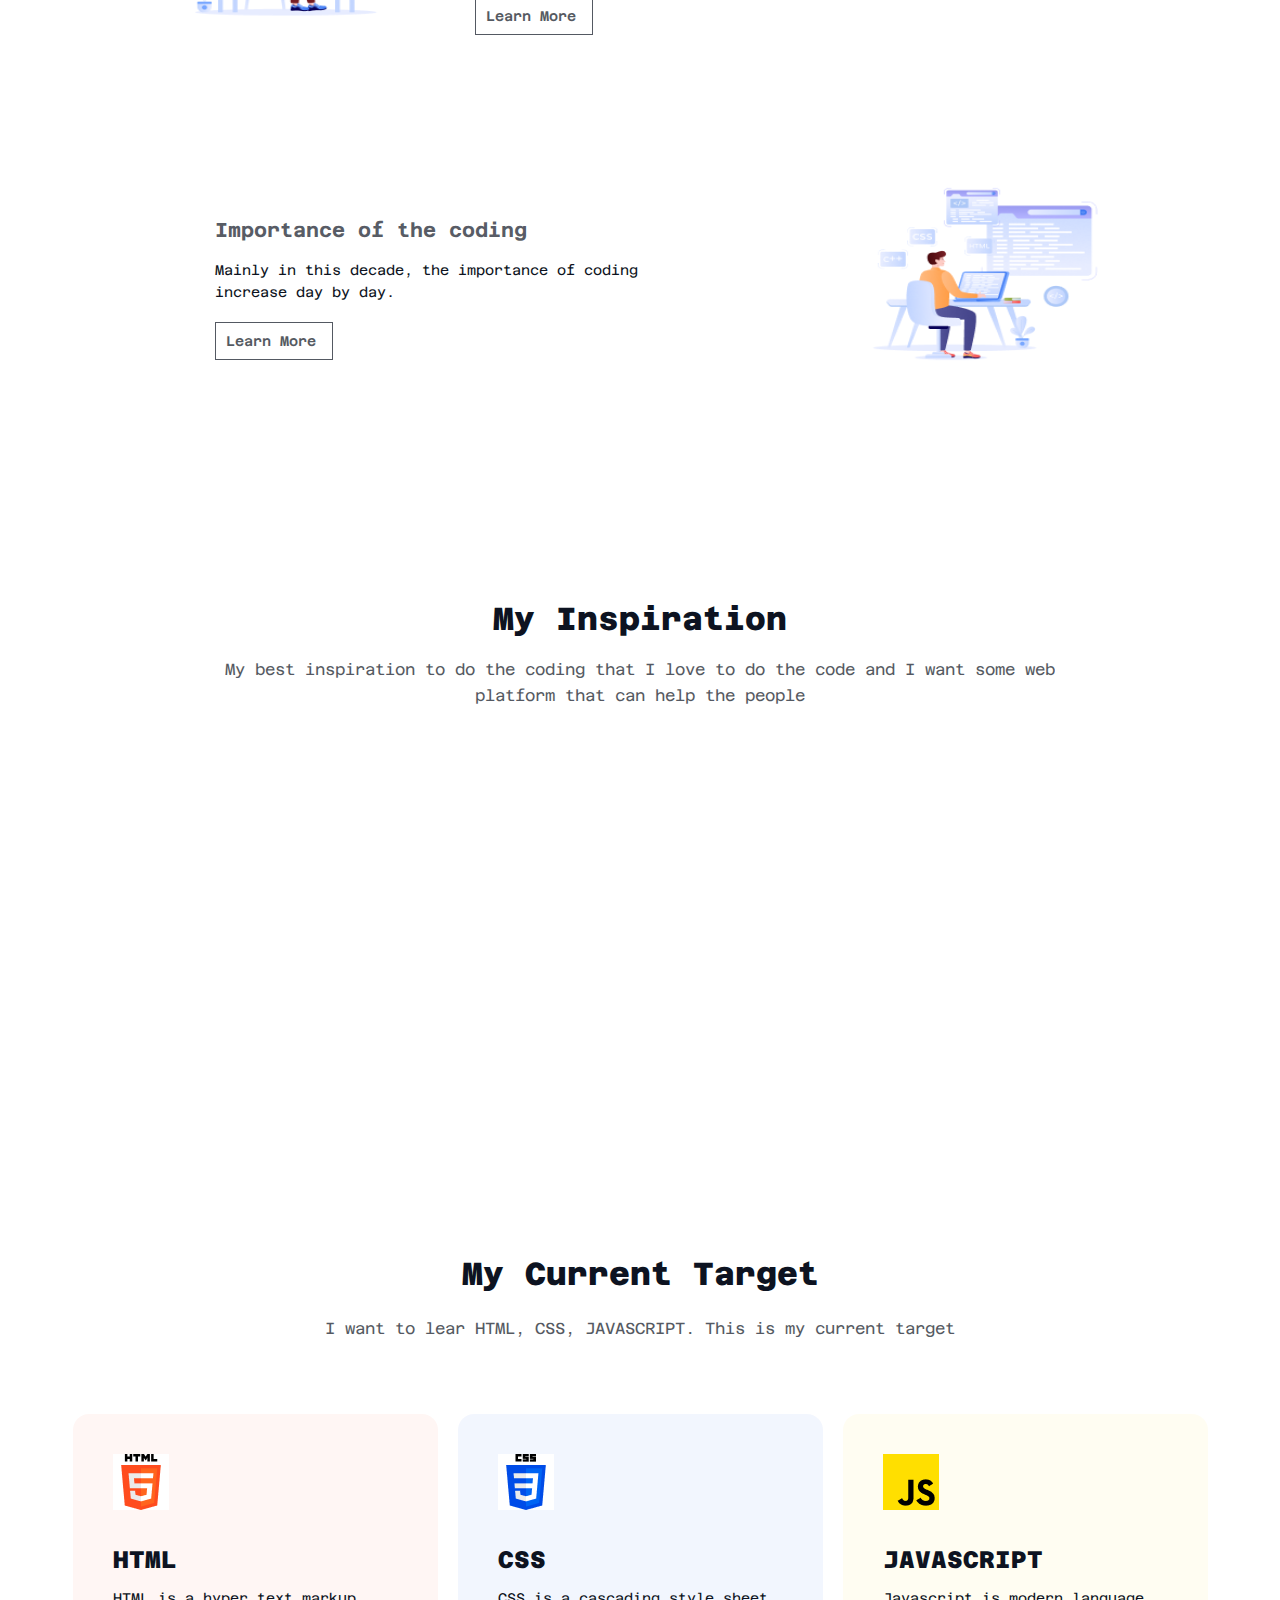
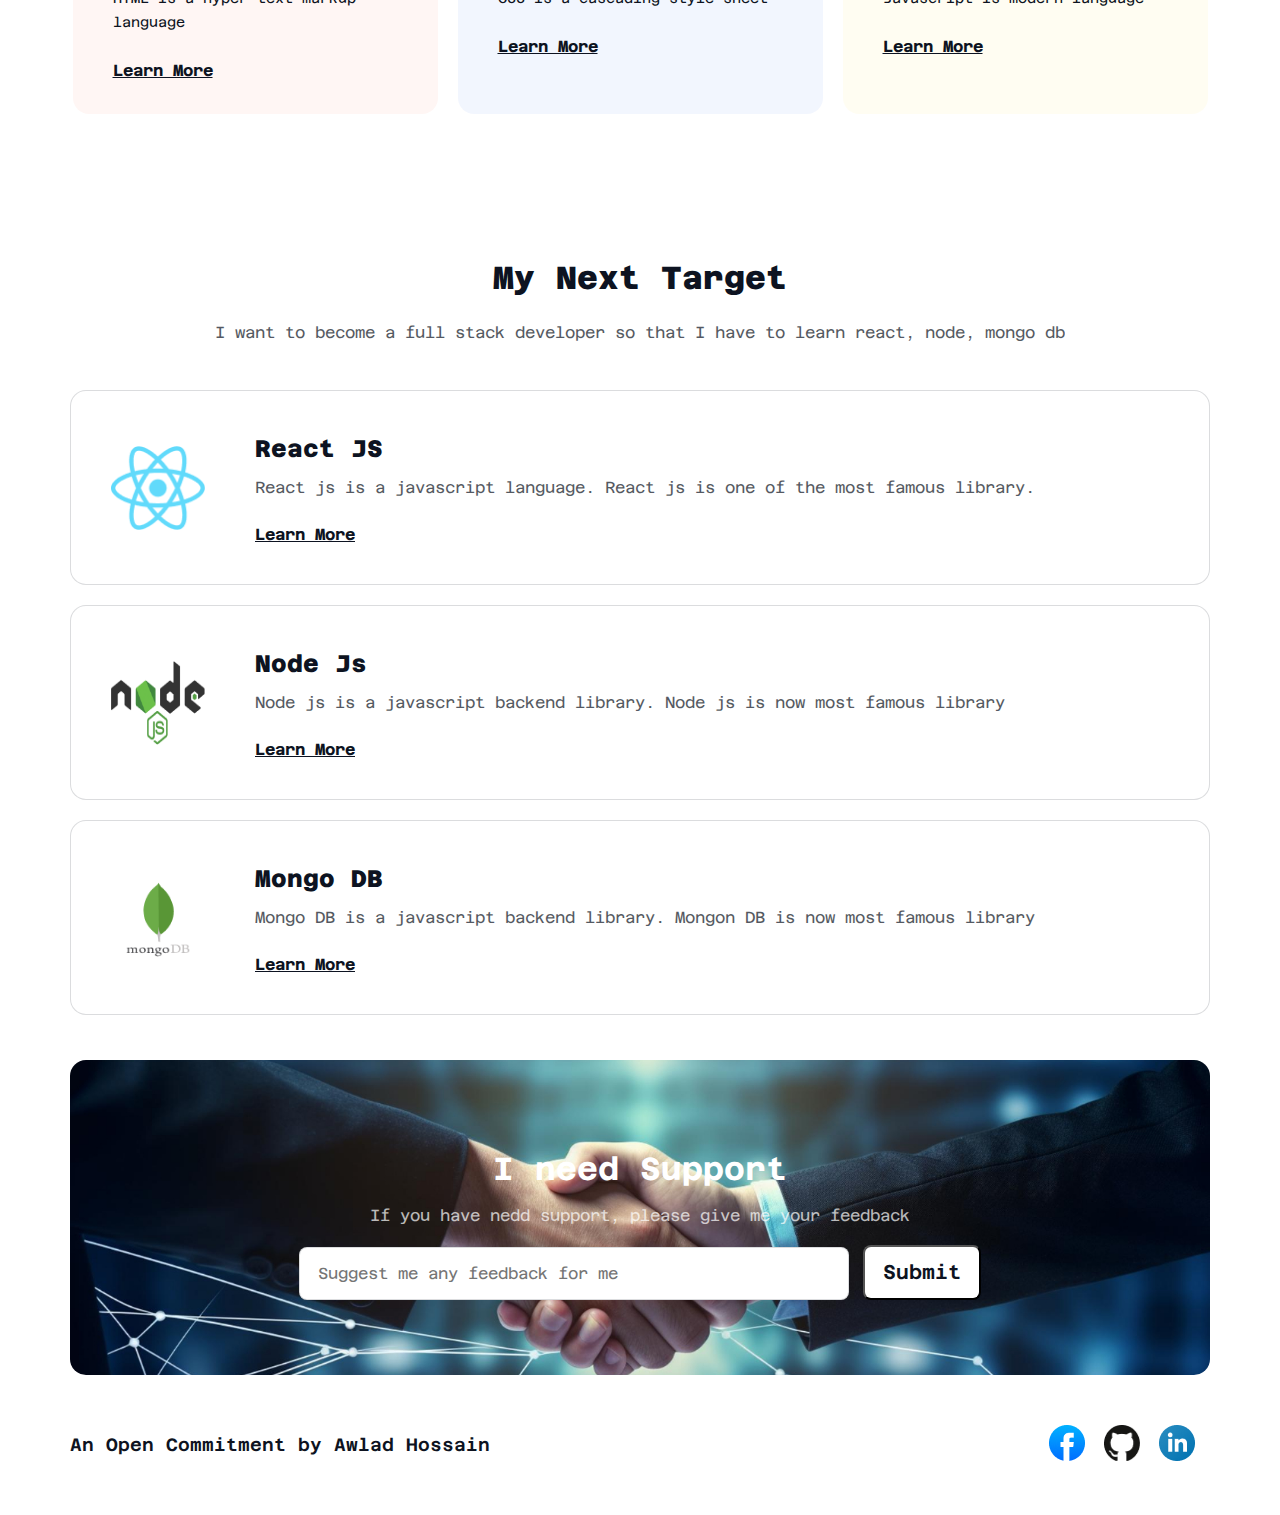
==== commit 35e5df4b: "add footer section" ====
--- a/index.html
+++ b/index.html
@@ -20,7 +20,7 @@
                 <img src="assets/Group.png" alt="">
                 <h2>"In the near future, I hope to become a Developer."</h2>
                 <p>Mainly I love to do coding. I want to be a softower engineer that i can build website and actually i am enjoying to do it</p>
-                <button>Contact with me</button>
+                <a href="footer.html"><button>Contact with me</button></a>
             </div>
         </section>
 
@@ -147,6 +147,17 @@
         </section>
     </main>
 
-    <footer></footer>
+    <footer>
+        <section class="footer-section">
+            <div class="footersec-div">
+                <p>An Open Commitment by Awlad Hossain</p>
+                <div class="footersec-img">
+                    <img src="assets/facebook.png" alt="">
+                    <img src="assets/github.png" alt="">
+                    <img src="assets/linkedin-icon 1.png" alt="">
+                </div>
+            </div>
+        </section>
+    </footer>
 </body> 
 </html>--- a/style.css
+++ b/style.css
@@ -37,6 +37,7 @@
     letter-spacing: 0%;
     text-align: center;
     padding: 14px 20px 14px 20px;
+    cursor: pointer;
 }
 
 /* hero-section */
@@ -93,6 +94,7 @@
     text-align: center;
     padding: 18px 20px 18px 20px;
     margin: 24px 0px;
+    cursor: pointer;
 }
 /* why web section  */
 .whywebdev-section{
@@ -486,6 +488,7 @@
     text-align: left;
     padding: 16px 18px 16px 18px;
     margin-right: 10px;
+    outline: none;
 }
 .supportsec-div button{
     border-radius: 8px;
@@ -498,4 +501,34 @@
     letter-spacing: 0%;
     text-align: center;
     padding: 14px 18px 14px 18px;
+}
+
+/* footer section  */
+.footer-section{
+    width: 100%;
+    display: flex;
+    align-items: center;
+    justify-content: center;
+    margin: 50px 0px;
+}
+.footersec-div{
+    width: 1140px;
+    height: 36;
+    display: flex;
+    align-items: center;
+    justify-content: space-between;
+}
+.footersec-div p{
+    color: rgb(13, 19, 33);
+    font-family: Azeret Mono;
+    font-size: 18px;
+    font-weight: 600;
+    line-height: 20px;
+    letter-spacing: 0%;
+    text-align: center;
+}
+.footersec-img img{
+    width: 36px;
+    height: 36px;
+    margin-right: 15px;
 }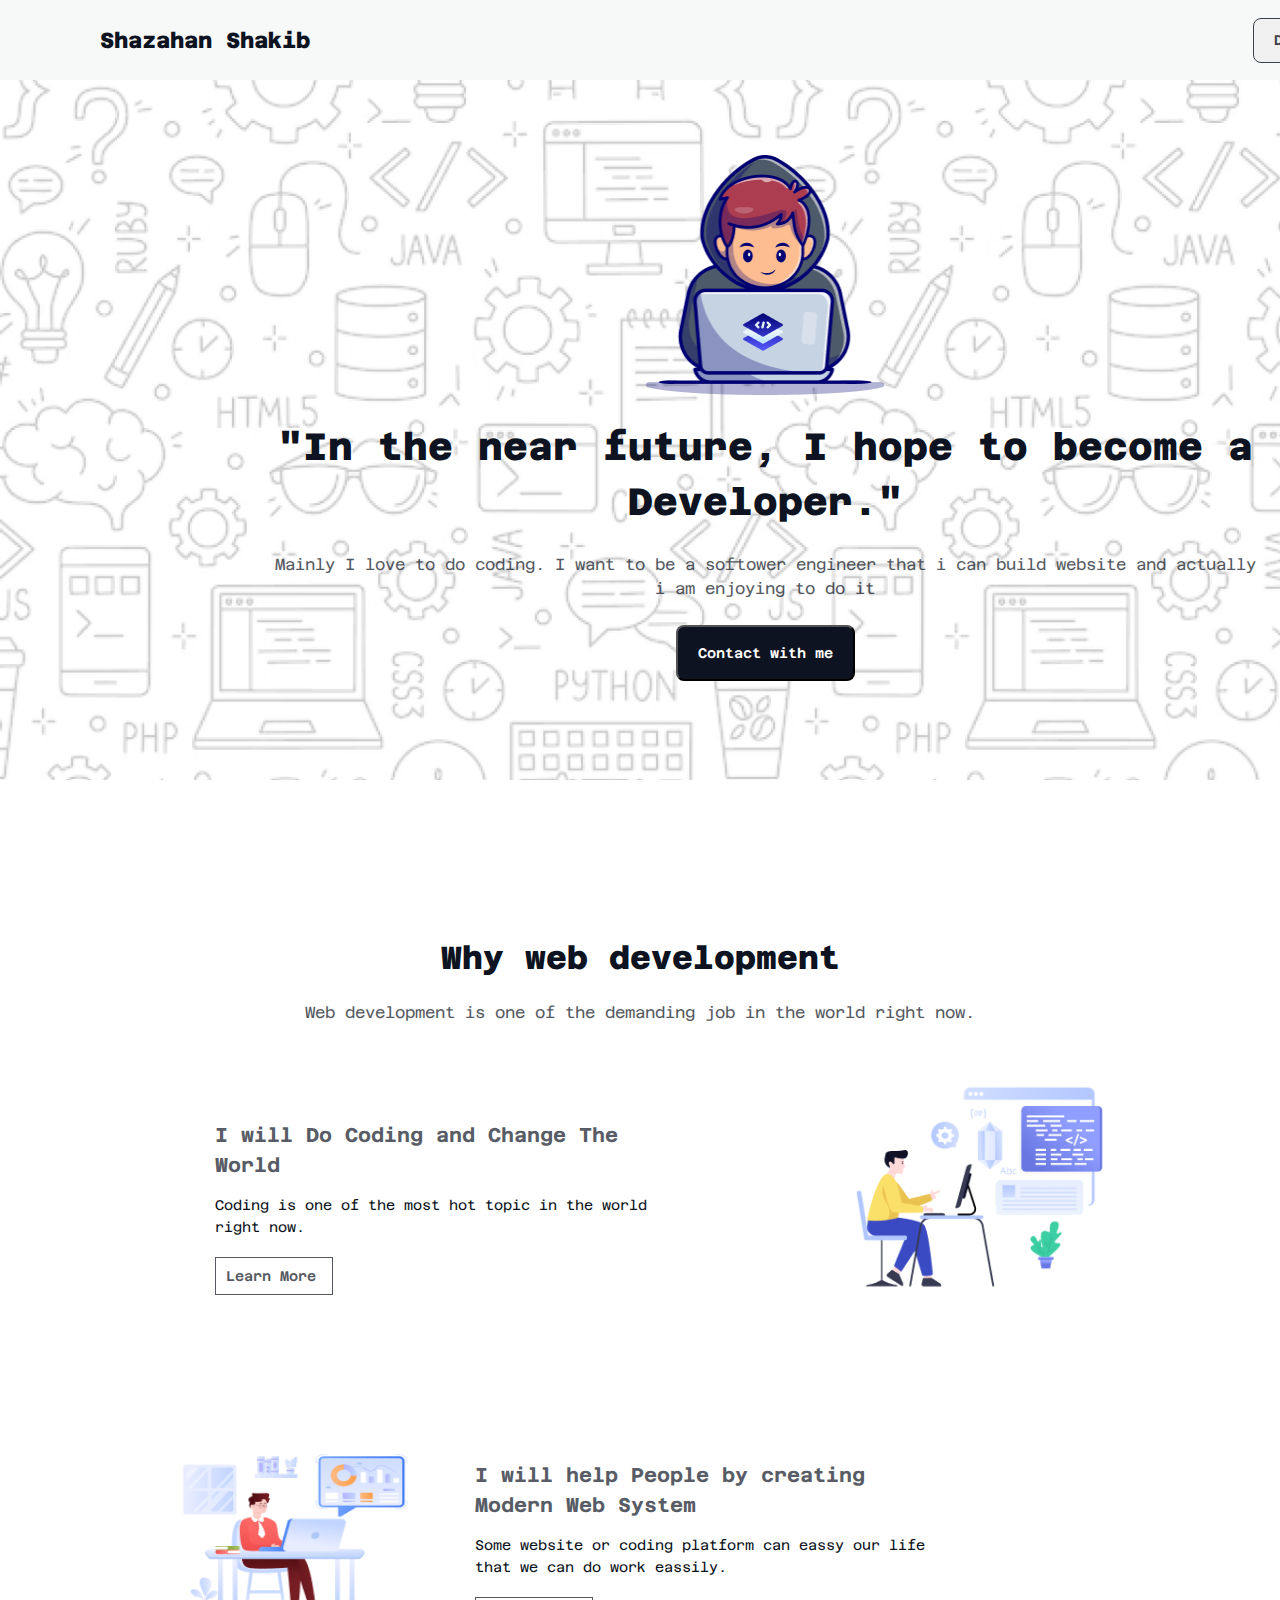
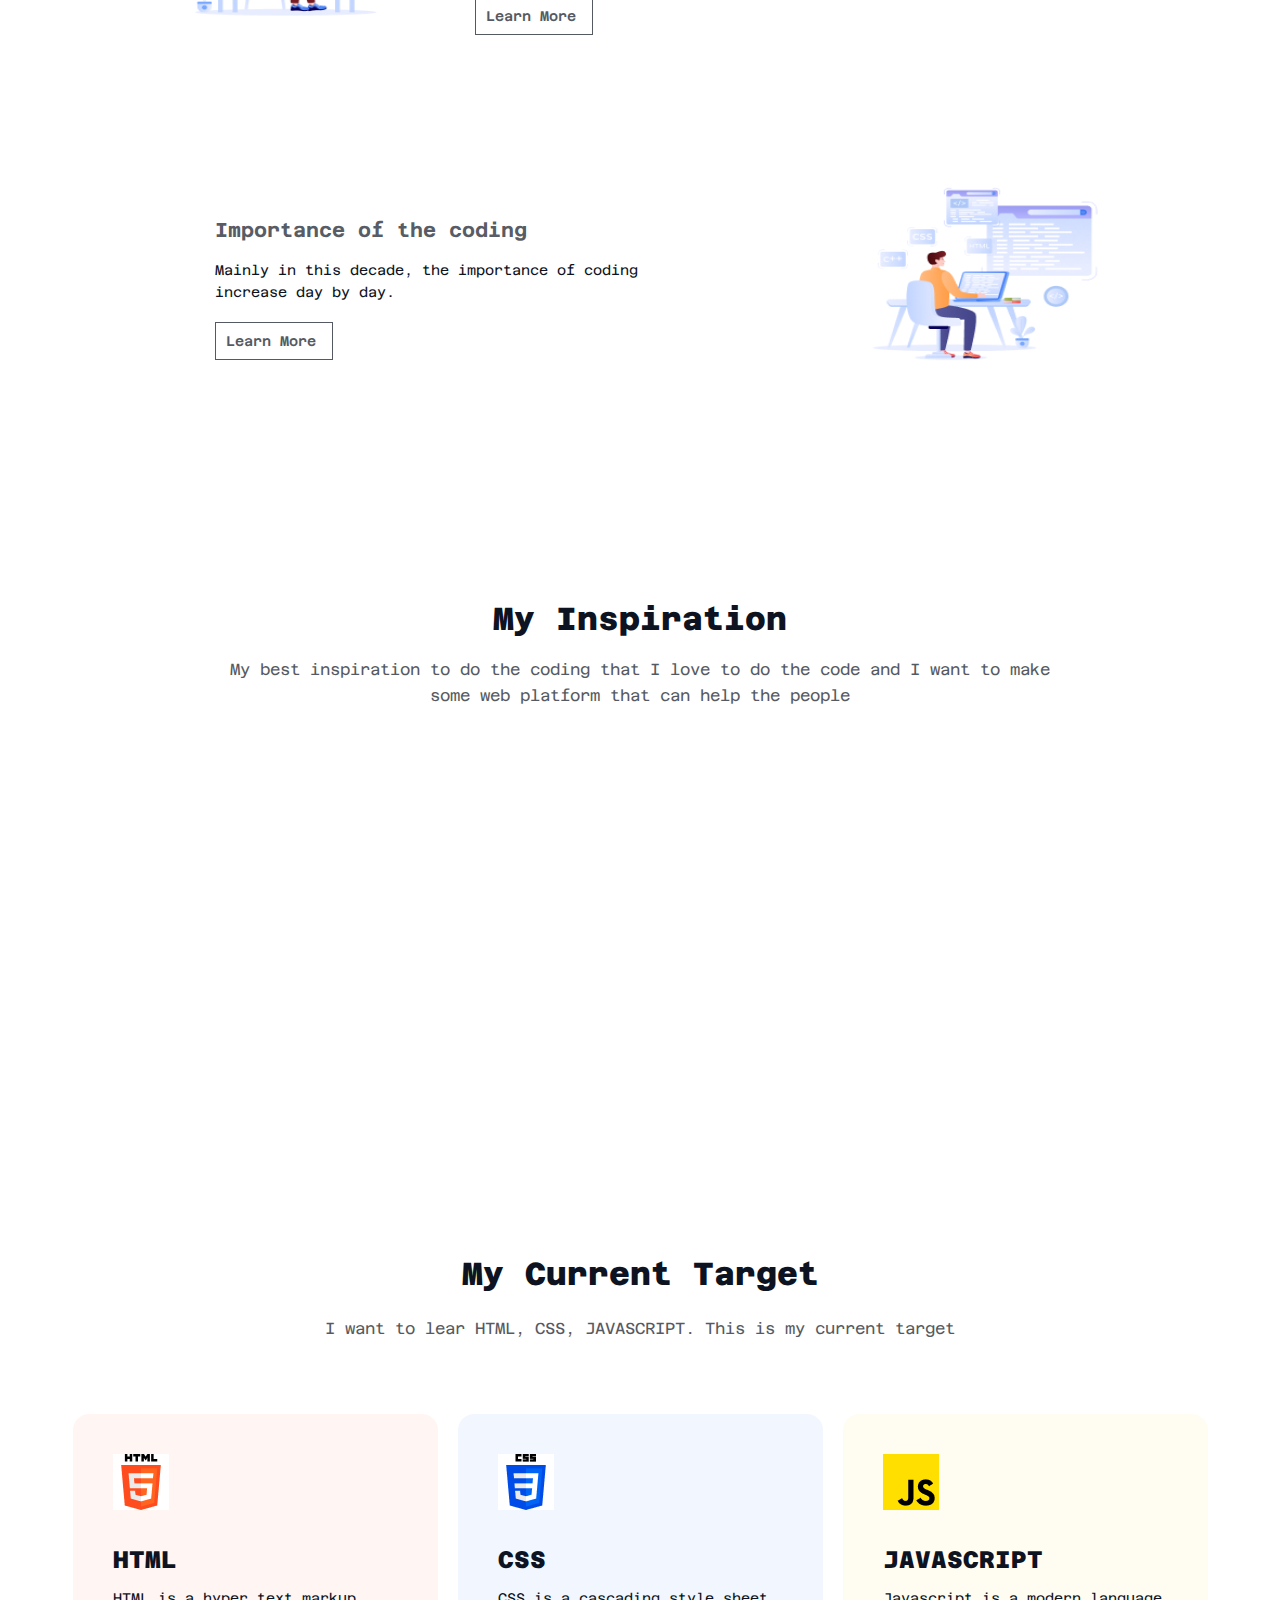
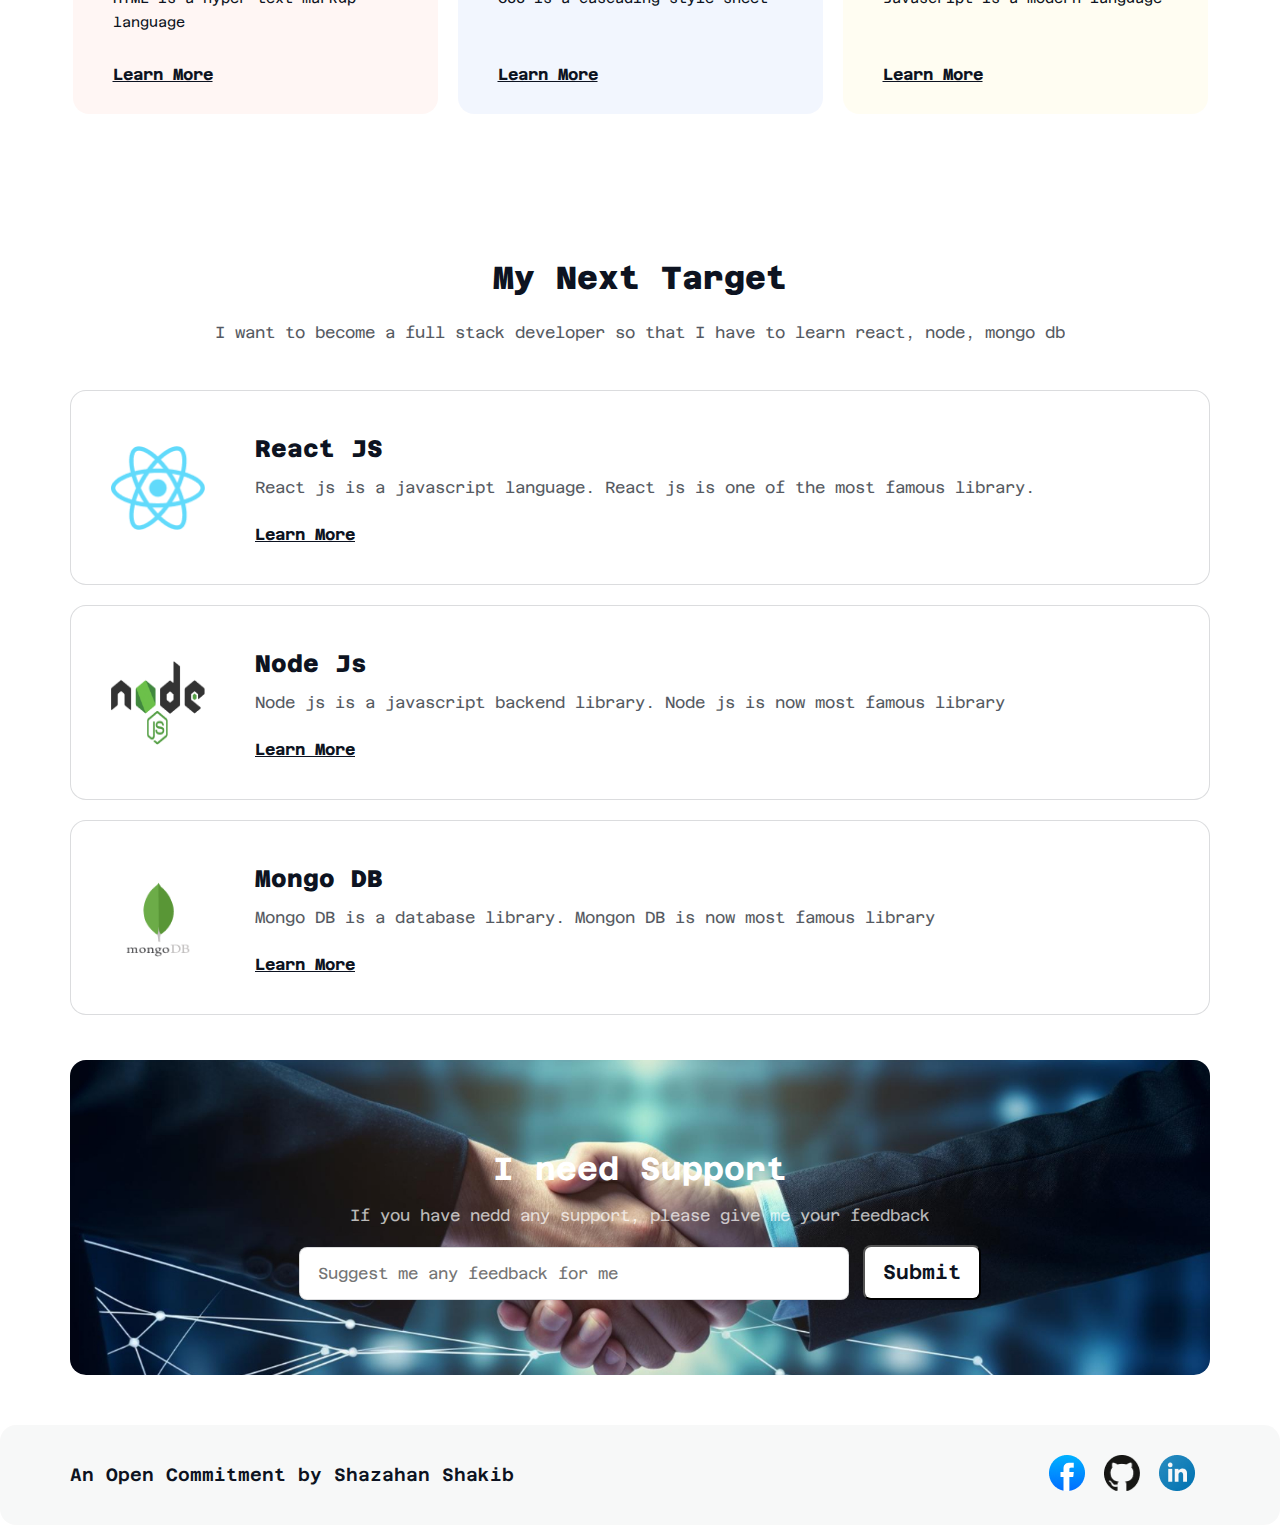
==== commit e1ec5e35: "everything is okey. final commit" ====
--- a/index.html
+++ b/index.html
@@ -20,7 +20,7 @@
                 <img src="assets/Group.png" alt="">
                 <h2>"In the near future, I hope to become a Developer."</h2>
                 <p>Mainly I love to do coding. I want to be a softower engineer that i can build website and actually i am enjoying to do it</p>
-                <a href="footer.html"><button>Contact with me</button></a>
+                <a href="#footersec"><button>Contact with me</button></a>
             </div>
         </section>
 
@@ -64,7 +64,7 @@
         <section class="myinspiration-section">
             <div class="myinspiration-div">
                 <h3>My Inspiration</h3>
-                <p>My best inspiration to do the coding that I love to do the code and I want some web platform that can help the people</p>
+                <p>My best inspiration to do the coding that I love to do the code and I want to make some web platform that can help the people</p>
                 <iframe width="1070" height="800" src="https://www.youtube.com/embed/DGHn2uOAVCE?si=33Xs0TedapZ3mjFh" title="YouTube video player" frameborder="0" allow="accelerometer; autoplay; clipboard-write; encrypted-media; gyroscope; picture-in-picture; web-share" referrerpolicy="strict-origin-when-cross-origin" allowfullscreen></iframe>
             </div>
         </section>
@@ -91,7 +91,7 @@
                     <div class="single-card javascript-card">
                         <img src="assets/js.png" alt="">
                         <h4>JAVASCRIPT</h4>
-                        <p>Javascript is modern language</p>
+                        <p>Javascript is a modern language</p>
                         <a href="">Learn More</a>
                     </div>
                 </div>
@@ -128,7 +128,7 @@
                     </div>
                     <div class="mongo-title nexttargetcommon-title">
                         <h4>Mongo DB</h4>
-                        <p>Mongo DB is a javascript backend library. Mongon DB is now most famous library</p>
+                        <p>Mongo DB is a database library. Mongon DB is now most famous library</p>
                         <a href="">Learn More</a>
                     </div>
                 </div>
@@ -138,7 +138,7 @@
         <section class="support-section">
             <div class="supportsec-div">
                 <h3>I need Support</h3>
-                <p>If you have nedd support, please give me your feedback</p>
+                <p>If you have nedd any support, please give me your feedback</p>
                 <div>
                     <input type="text" placeholder="Suggest me any feedback for me">
                     <button>Submit</button>
@@ -148,9 +148,9 @@
     </main>
 
     <footer>
-        <section class="footer-section">
+        <section class="footer-section" id="footersec">
             <div class="footersec-div">
-                <p>An Open Commitment by Awlad Hossain</p>
+                <p>An Open Commitment by Shazahan Shakib</p>
                 <div class="footersec-img">
                     <img src="assets/facebook.png" alt="">
                     <img src="assets/github.png" alt="">
--- a/style.css
+++ b/style.css
@@ -14,6 +14,7 @@
     align-items: center;
     justify-content: space-between;
     padding: 0px 100px 0px 100px;
+    background: rgba(13, 19, 33, 0.03);
 }
 .nav-section h3{
     color: rgb(13, 19, 33);
@@ -299,6 +300,7 @@
     text-align: left;
 }
 .single-card p{
+    height: 52px;
     color: rgb(13, 19, 33);
     font-family: Azeret Mono;
     font-size: 14px;
@@ -438,6 +440,7 @@
     display: flex;
     align-items: center;
     justify-content: center;
+    margin-bottom: 50px;
 }
 .supportsec-div{
     width: 1140px;
@@ -506,10 +509,12 @@
 /* footer section  */
 .footer-section{
     width: 100%;
-    display: flex;
-    align-items: center;
-    justify-content: center;
-    margin: 50px 0px;
+    height: 100px;
+    display: flex;
+    align-items: center;
+    justify-content: center;
+    border-radius: 16px;
+    background: rgba(13, 19, 33, 0.03);
 }
 .footersec-div{
     width: 1140px;
